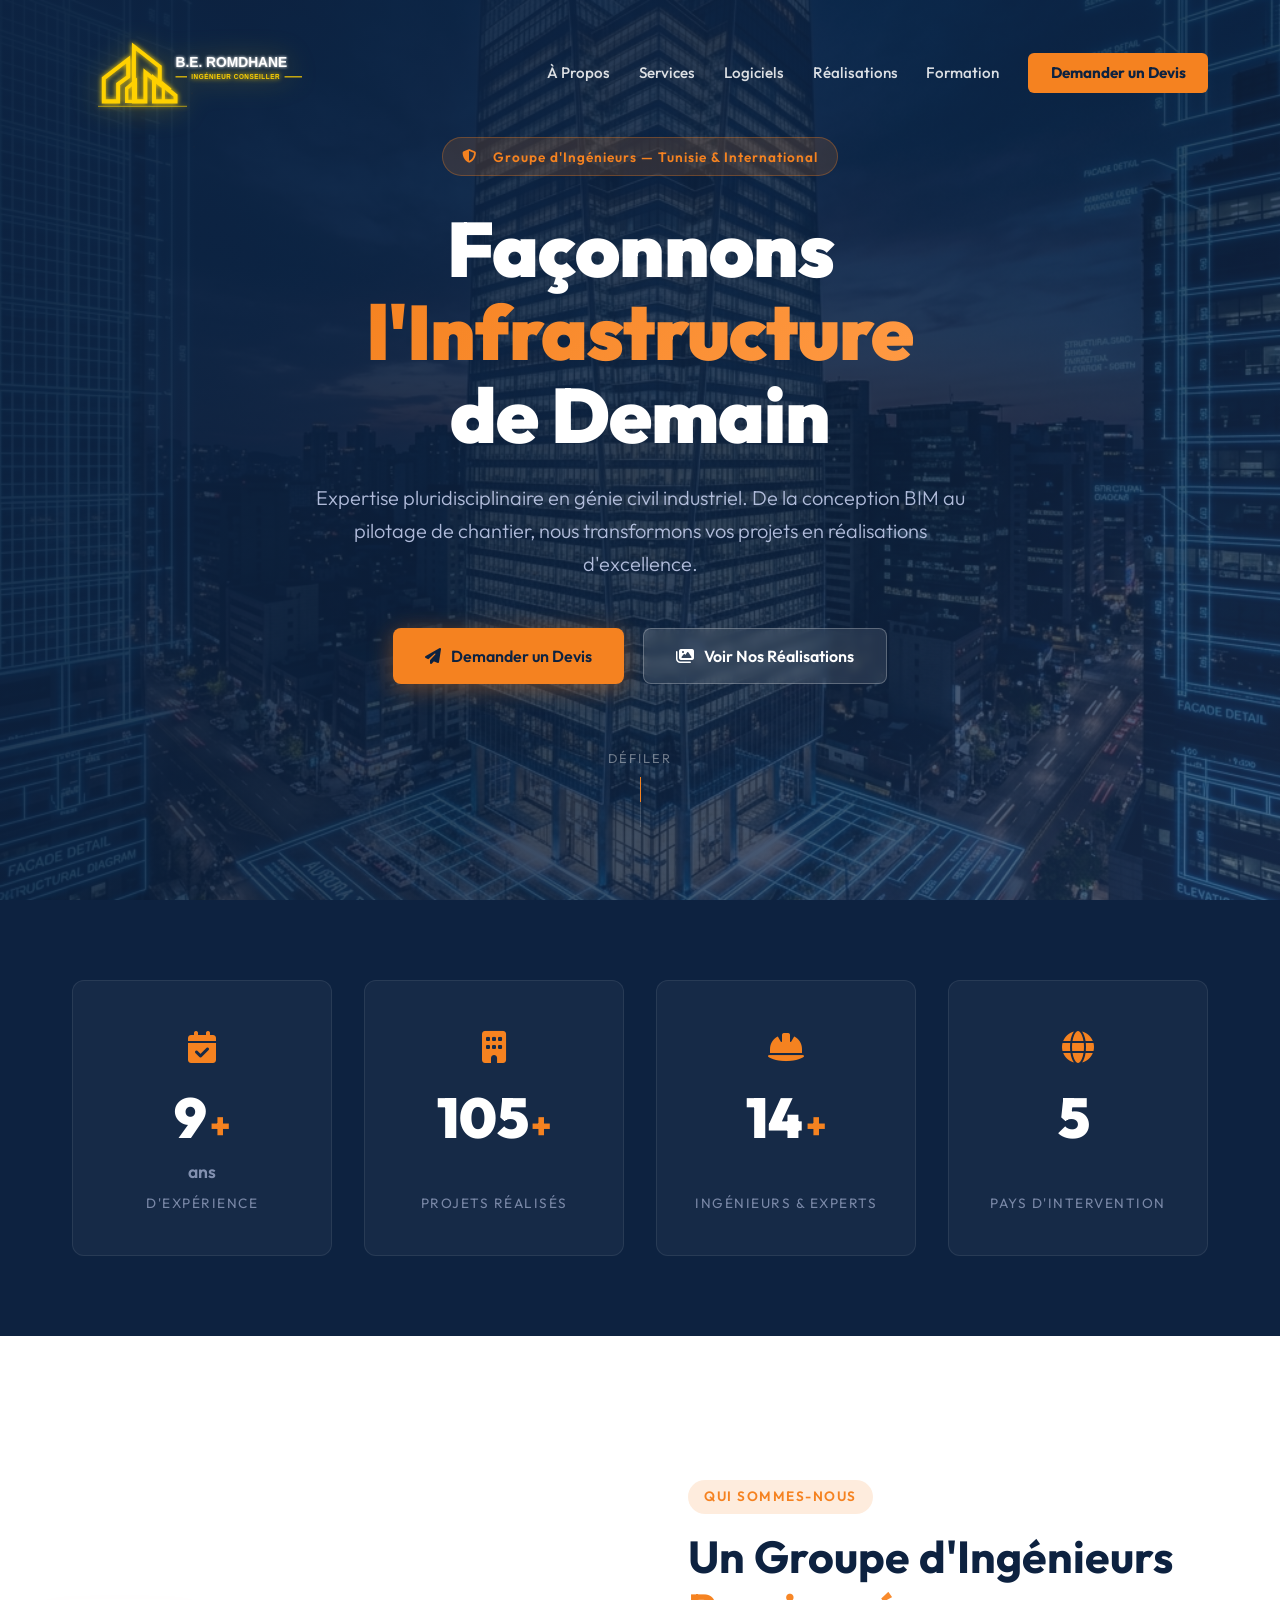
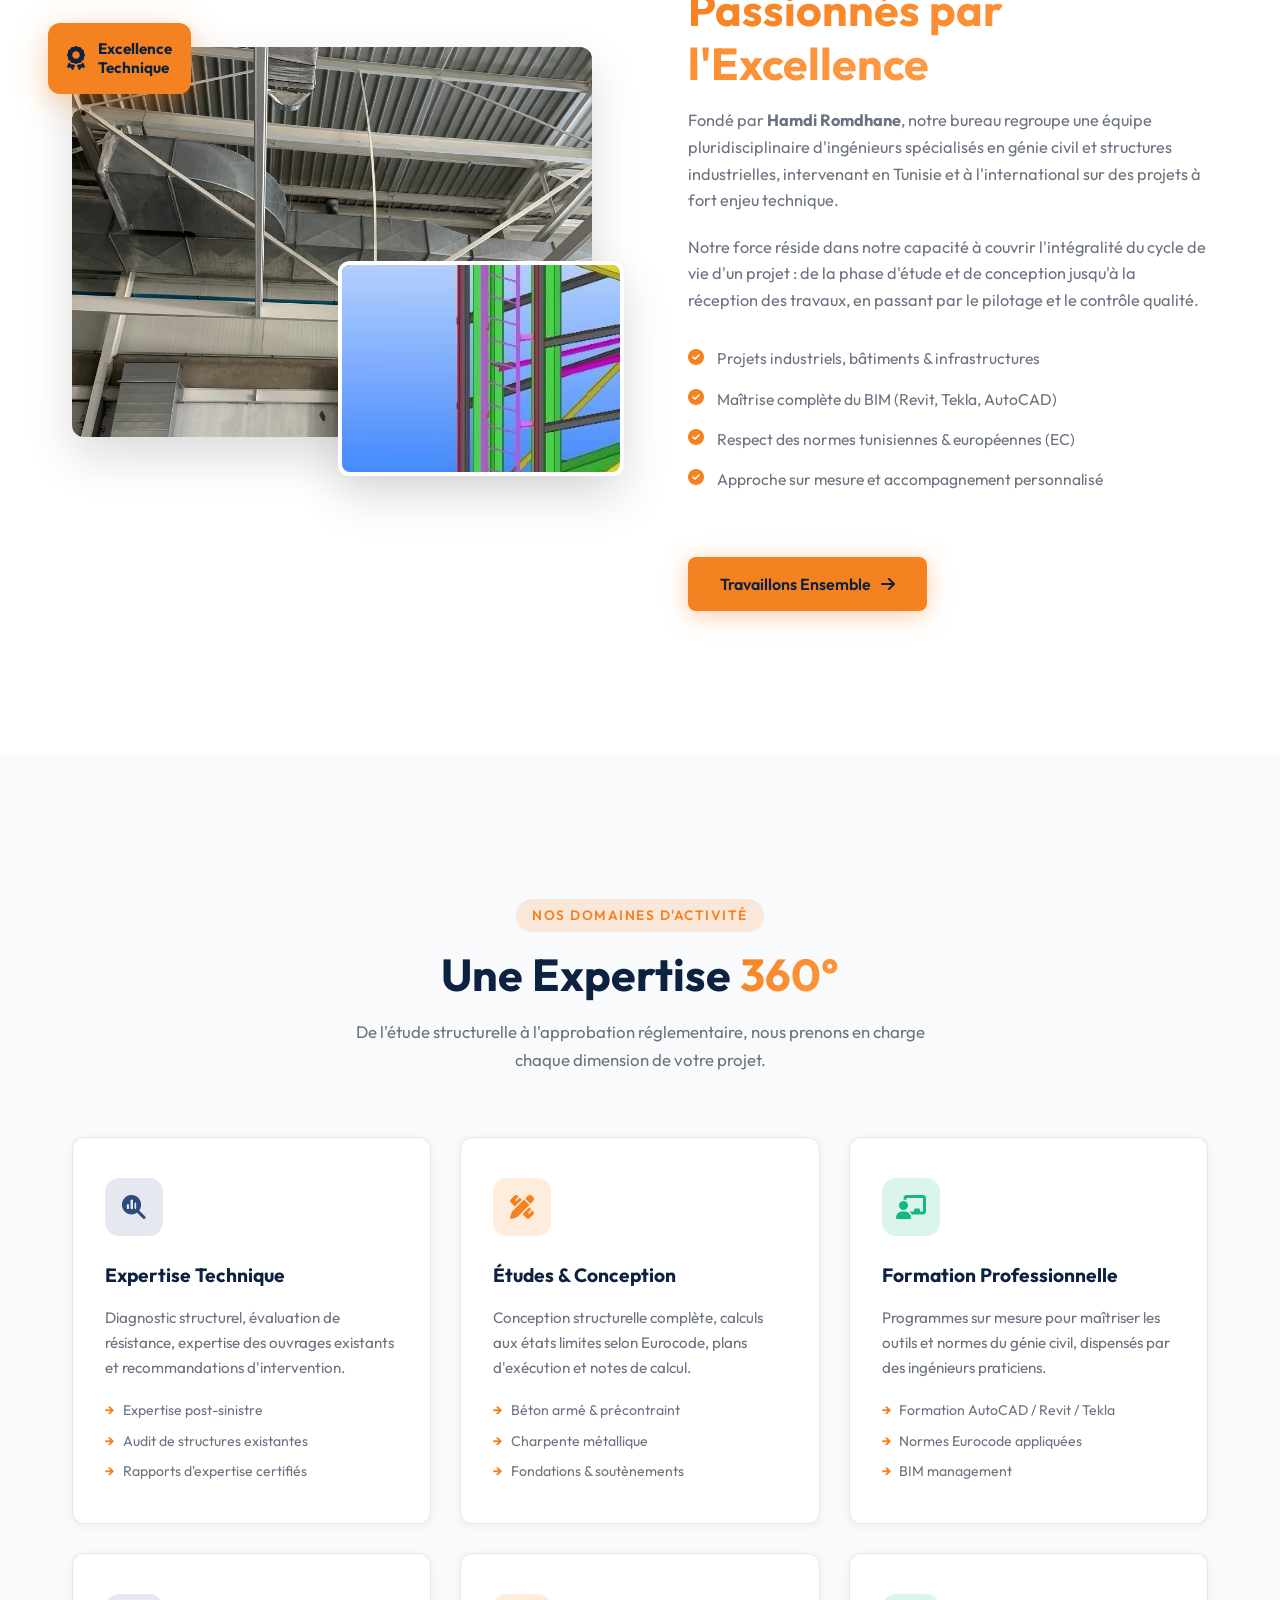
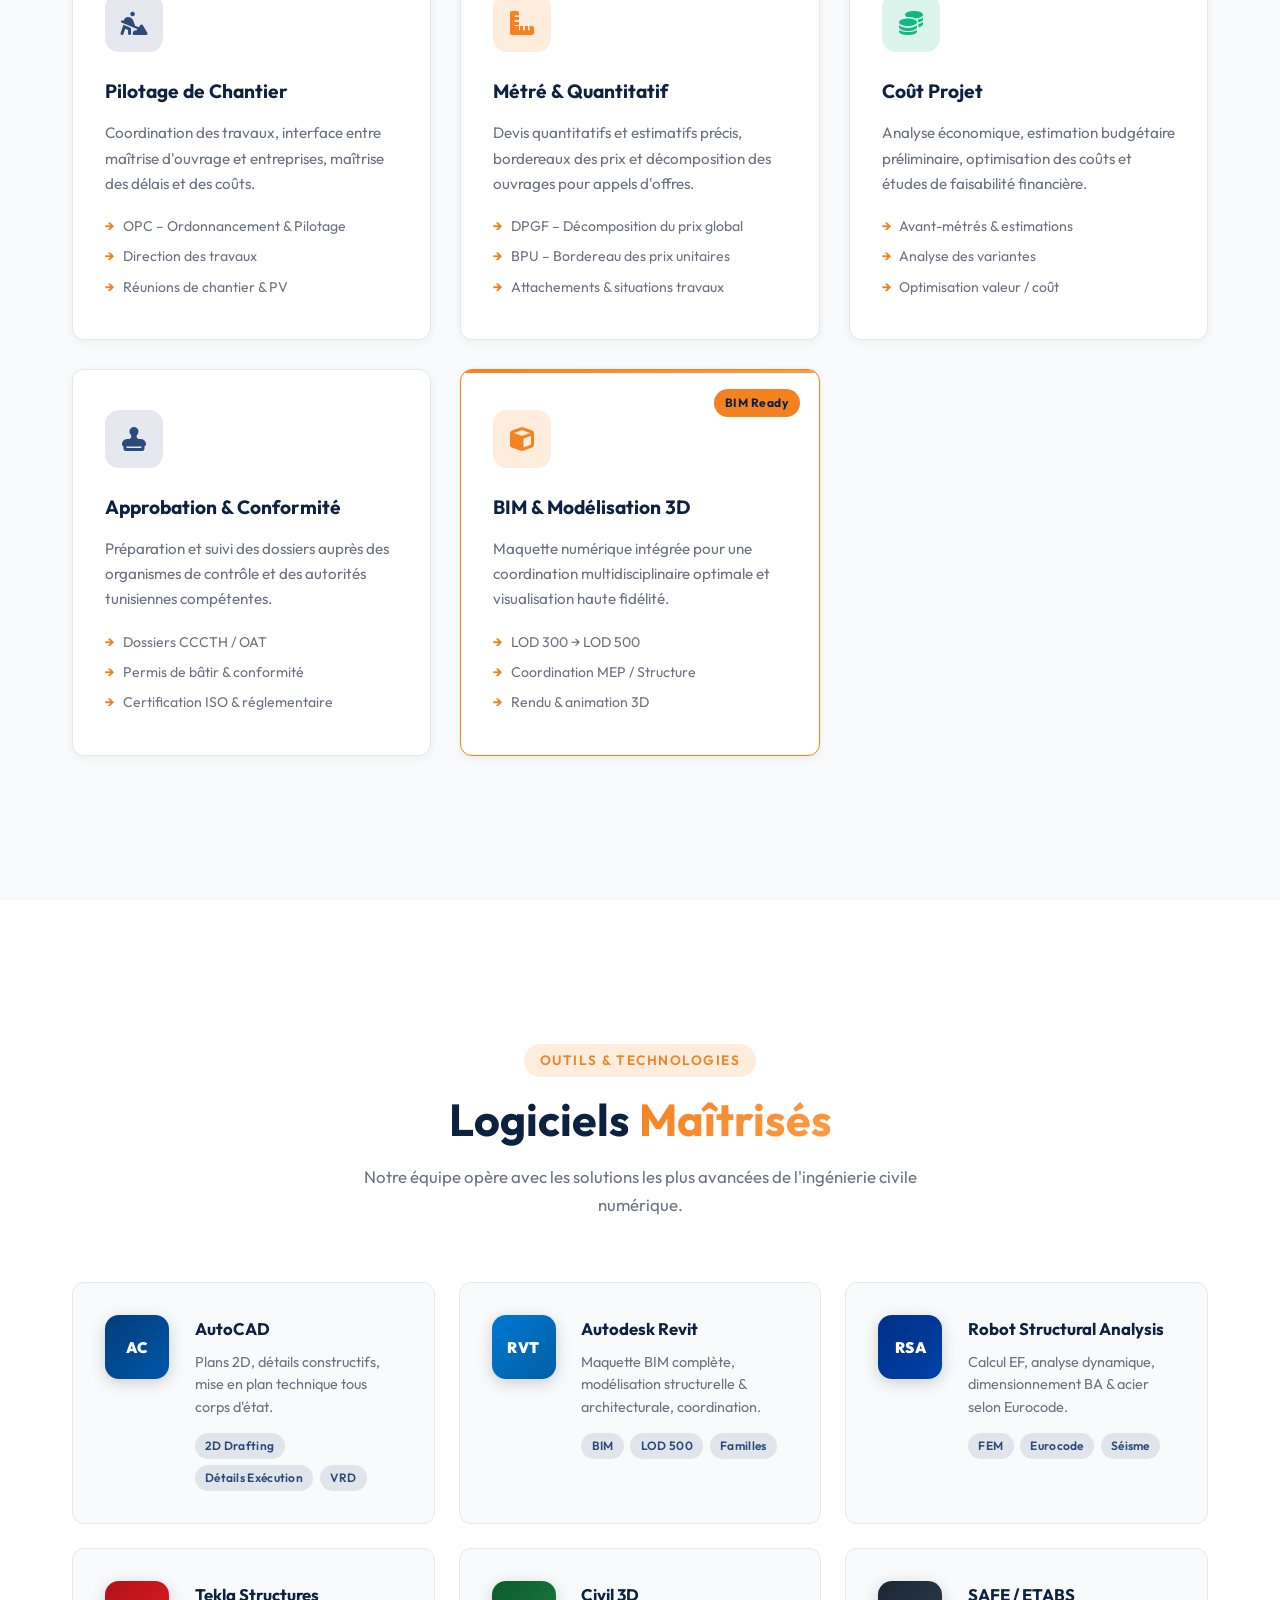
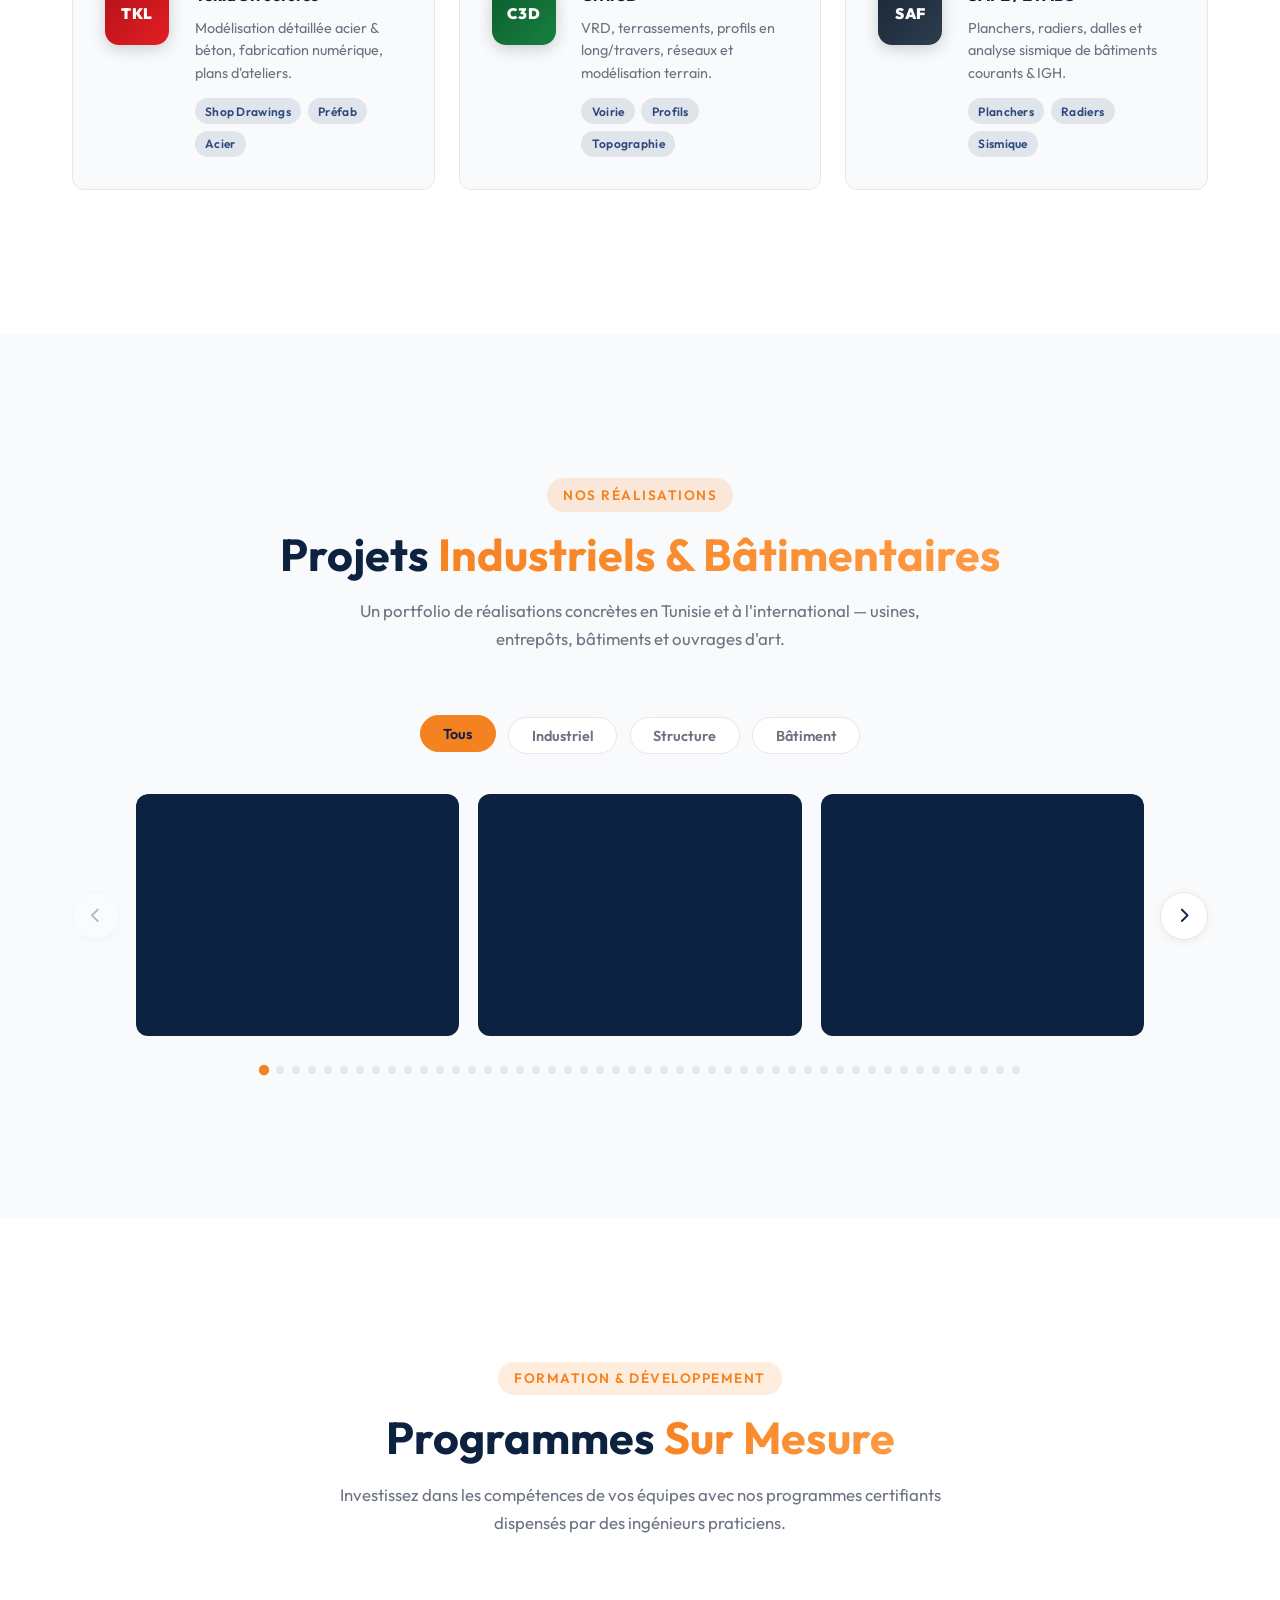
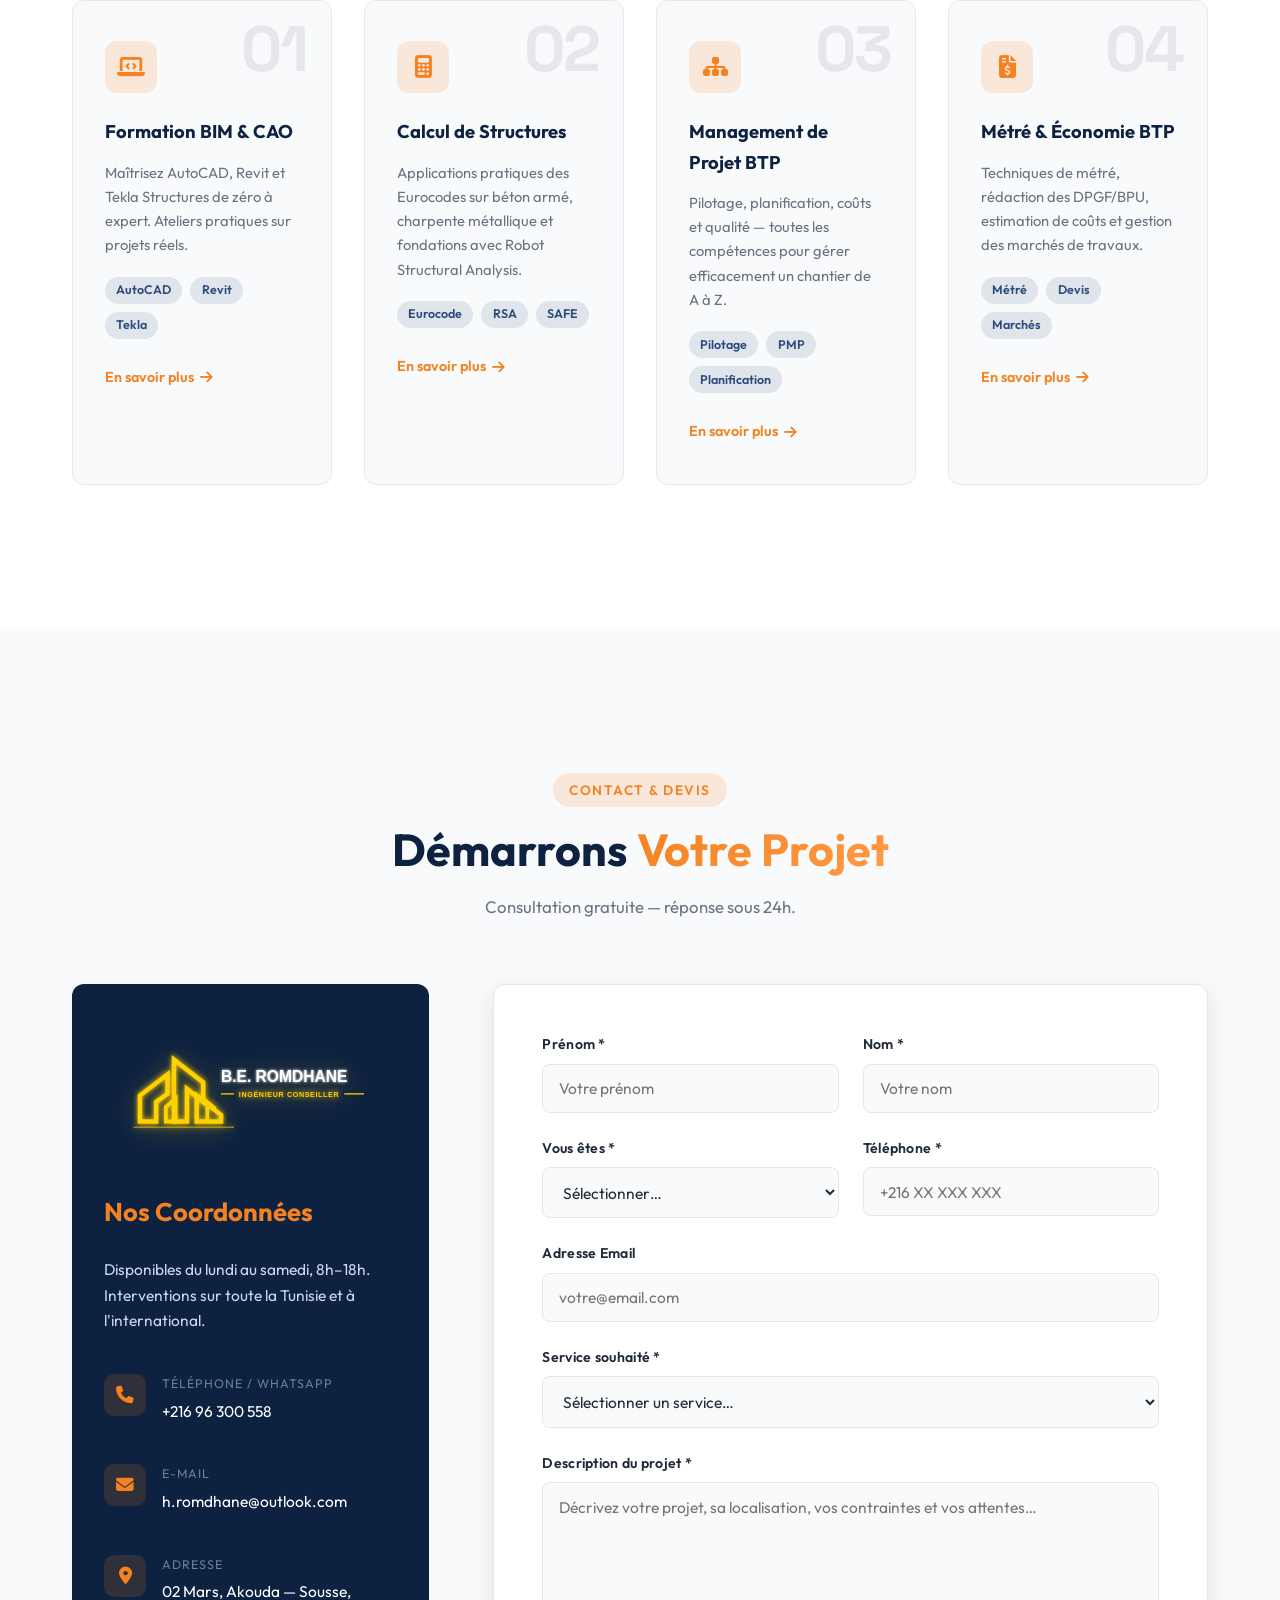
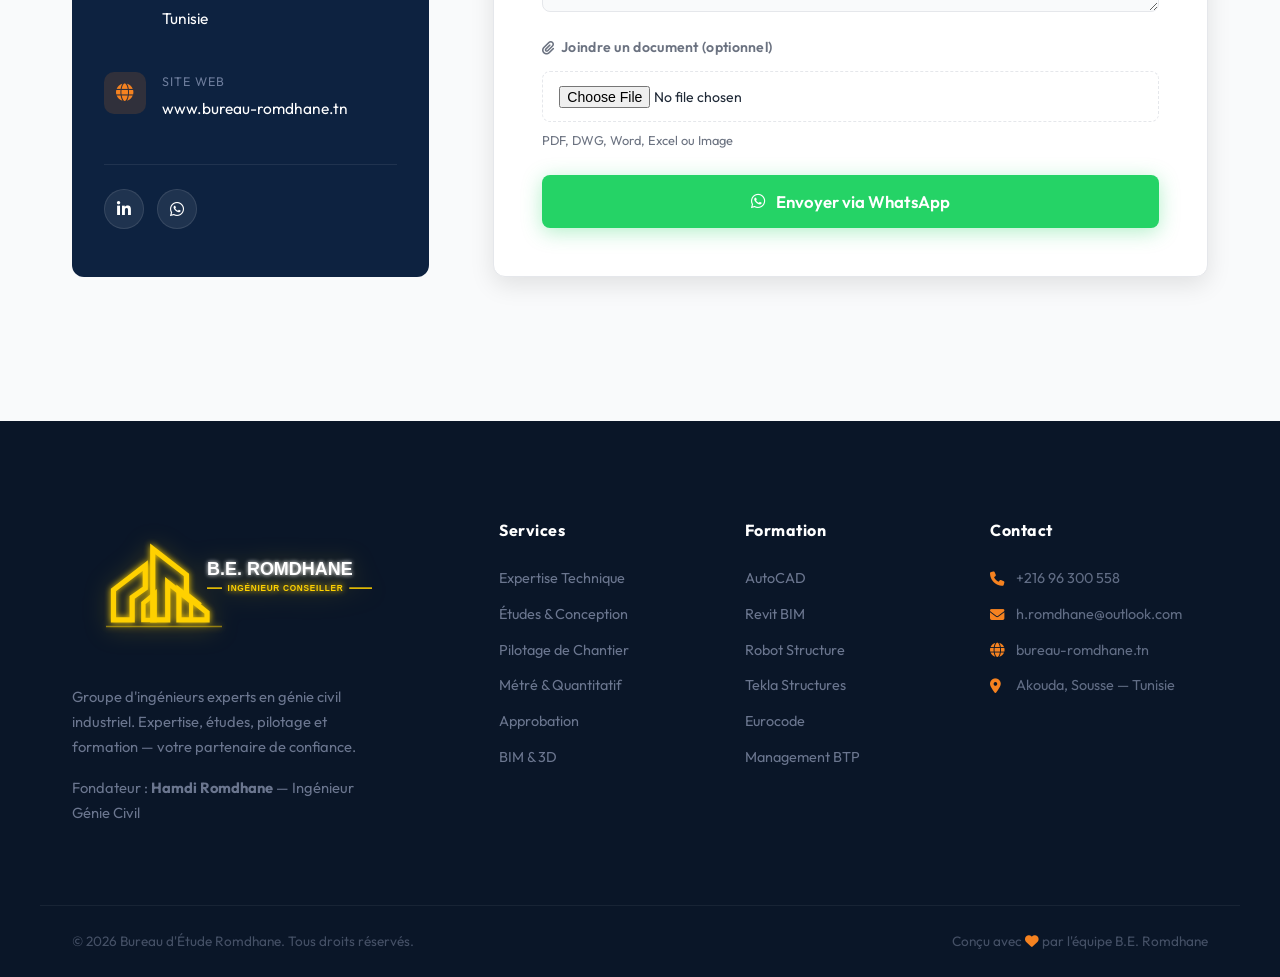
==== index.html @ a09540bd "Initial commit (optimized)" ====
<!DOCTYPE html>
<html lang="fr">
<head>
  <meta charset="UTF-8" />
  <meta name="viewport" content="width=device-width, initial-scale=1.0" />
  <title>Bureau d'Étude Romdhane – Ingénierie Génie Civil | Tunisie</title>
  <meta name="description" content="Groupe d'ingénieurs experts en génie civil en Tunisie. Études, expertise structurelle, pilotage, métré, formation, approbation et BIM. AutoCAD, Revit, Robot Structure, Tekla." />
  <link rel="icon" type="image/x-icon" href="favicon.ico" />
  <link rel="icon" type="image/svg+xml" href="logo.svg" />
  <link rel="stylesheet" href="index.css" />
  <link rel="preconnect" href="https://fonts.googleapis.com" />
  <link rel="preconnect" href="https://fonts.gstatic.com" crossorigin />
  <link href="https://fonts.googleapis.com/css2?family=Outfit:wght@300;400;500;600;700;800;900&family=Space+Grotesk:wght@400;500;700&display=swap" rel="stylesheet" />
  <link rel="stylesheet" href="https://cdnjs.cloudflare.com/ajax/libs/font-awesome/6.5.0/css/all.min.css" />
</head>
<body>

<!-- ── LOADER ── -->
<div id="loader">
  <div class="loader-inner">
    <img src="logo.svg" alt="B.E. Romdhane" class="loader-logo-img" />
    <div class="loader-bar"><span></span></div>
    <p>Chargement en cours…</p>
  </div>
</div>

<!-- ── NAVBAR ── -->
<nav class="navbar" id="navbar">
  <div class="nav-container">
    <a href="#hero" class="logo">
      <img src="logo.svg" alt="B.E. Romdhane" class="logo-img" />
    </a>
    <ul class="nav-links" id="navLinks">
      <li><a href="#about"    class="nav-link">À Propos</a></li>
      <li><a href="#services" class="nav-link">Services</a></li>
      <li><a href="#software" class="nav-link">Logiciels</a></li>
      <li><a href="#projects" class="nav-link">Réalisations</a></li>
      <li><a href="#formation" class="nav-link">Formation</a></li>
      <li><a href="https://wa.me/21696300558?text=Bonjour%20Bureau%20d%27%C3%89tude%20Romdhane%20%F0%9F%91%8B%0A%0AJe%20souhaite%20demander%20un%20devis%20pour%20mon%20projet." target="_blank" rel="noopener" class="nav-link nav-cta">Demander un Devis</a></li>
    </ul>
    <button class="mobile-menu-btn" id="menuBtn" aria-label="Menu">
      <span></span><span></span><span></span>
    </button>
  </div>
</nav>

<!-- ── HERO ── -->
<section id="hero" class="hero">
  <canvas id="particles"></canvas>
  <div class="hero-bg" style="background-image:url('assets/hero_bg.png')"></div>
  <div class="hero-overlay"></div>
  <div class="hero-content">
    <div class="hero-badge reveal">
      <i class="fa-solid fa-shield-halved"></i>&nbsp; Groupe d'Ingénieurs — Tunisie &amp; International
    </div>
    <h1 class="hero-title reveal">
      Façonnons <span class="gradient-text">l'Infrastructure</span><br/>de Demain
    </h1>
    <p class="hero-subtitle reveal">
      Expertise pluridisciplinaire en génie civil industriel. De la conception BIM au pilotage de chantier,
      nous transformons vos projets en réalisations d'excellence.
    </p>
    <div class="hero-cta reveal">
      <a href="https://wa.me/21696300558?text=Bonjour%20Bureau%20d%27%C3%89tude%20Romdhane%20%F0%9F%91%8B%0A%0AJe%20souhaite%20demander%20un%20devis%20pour%20mon%20projet." target="_blank" rel="noopener" class="btn btn-primary"><i class="fa-solid fa-paper-plane"></i> Demander un Devis</a>
      <a href="#projects" class="btn btn-ghost"><i class="fa-solid fa-images"></i> Voir Nos Réalisations</a>
    </div>
    <div class="hero-scroll reveal">
      <span>Défiler</span>
      <div class="scroll-line"><span></span></div>
    </div>
  </div>
</section>

<!-- ── STATS ── -->
<section id="stats" class="stats-section">
  <div class="container stats-grid">

    <div class="stat-card reveal">
      <div class="stat-icon"><i class="fa-solid fa-calendar-check"></i></div>
      <div class="stat-value-row">
        <h3 class="stat-number" data-target="12">0</h3>
        <span class="stat-plus">+</span>
      </div>
      <span class="stat-unit">ans</span>
      <p class="stat-label">d'Expérience</p>
    </div>

    <div class="stat-card reveal">
      <div class="stat-icon"><i class="fa-solid fa-building"></i></div>
      <div class="stat-value-row">
        <h3 class="stat-number" data-target="150">0</h3>
        <span class="stat-plus">+</span>
      </div>
      <span class="stat-unit">&nbsp;</span>
      <p class="stat-label">Projets Réalisés</p>
    </div>

    <div class="stat-card reveal">
      <div class="stat-icon"><i class="fa-solid fa-hard-hat"></i></div>
      <div class="stat-value-row">
        <h3 class="stat-number" data-target="20">0</h3>
        <span class="stat-plus">+</span>
      </div>
      <span class="stat-unit">&nbsp;</span>
      <p class="stat-label">Ingénieurs &amp; Experts</p>
    </div>

    <div class="stat-card reveal">
      <div class="stat-icon"><i class="fa-solid fa-globe"></i></div>
      <div class="stat-value-row">
        <h3 class="stat-number" data-target="7">0</h3>
        <span class="stat-plus">&nbsp;</span>
      </div>
      <span class="stat-unit">&nbsp;</span>
      <p class="stat-label">Pays d'Intervention</p>
    </div>

  </div>
</section>

<!-- ── ABOUT ── -->
<section id="about" class="about-section">
  <div class="container about-grid">
    <div class="about-images reveal">
      <div class="img-stack">
        <img src="projects/img-01.jpg" alt="Projet industriel Tunisie" class="img-main" />
        <img src="projects/img-05.jpg" alt="Structure métallique" class="img-secondary" />
        <div class="img-badge">
          <i class="fa-solid fa-award"></i>
          <span>Excellence<br/>Technique</span>
        </div>
      </div>
    </div>
    <div class="about-text reveal">
      <div class="section-tag">Qui Sommes-Nous</div>
      <h2 class="section-title">Un Groupe d'Ingénieurs<br/><span class="gradient-text">Passionnés par l'Excellence</span></h2>
      <p>Fondé par <strong>Hamdi Romdhane</strong>, notre bureau regroupe une équipe pluridisciplinaire d'ingénieurs spécialisés en génie civil et structures industrielles, intervenant en Tunisie et à l'international sur des projets à fort enjeu technique.</p>
      <p>Notre force réside dans notre capacité à couvrir l'intégralité du cycle de vie d'un projet : de la phase d'étude et de conception jusqu'à la réception des travaux, en passant par le pilotage et le contrôle qualité.</p>
      <div class="about-highlights">
        <div class="highlight"><i class="fa-solid fa-check-circle"></i><span>Projets industriels, bâtiments &amp; infrastructures</span></div>
        <div class="highlight"><i class="fa-solid fa-check-circle"></i><span>Maîtrise complète du BIM (Revit, Tekla, AutoCAD)</span></div>
        <div class="highlight"><i class="fa-solid fa-check-circle"></i><span>Respect des normes tunisiennes &amp; européennes (EC)</span></div>
        <div class="highlight"><i class="fa-solid fa-check-circle"></i><span>Approche sur mesure et accompagnement personnalisé</span></div>
      </div>
      <a href="#contact" class="btn btn-primary mt-2">Travaillons Ensemble <i class="fa-solid fa-arrow-right"></i></a>
    </div>
  </div>
</section>

<!-- ── SERVICES ── -->
<section id="services" class="services-section">
  <div class="container">
    <div class="section-header reveal">
      <div class="section-tag">Nos Domaines d'Activité</div>
      <h2 class="section-title">Une Expertise <span class="gradient-text">360°</span></h2>
      <p class="section-desc">De l'étude structurelle à l'approbation réglementaire, nous prenons en charge chaque dimension de votre projet.</p>
    </div>
    <div class="services-grid">

      <div class="service-card reveal">
        <div class="service-icon icon-blue"><i class="fa-solid fa-magnifying-glass-chart"></i></div>
        <h3>Expertise Technique</h3>
        <p>Diagnostic structurel, évaluation de résistance, expertise des ouvrages existants et recommandations d'intervention.</p>
        <ul class="service-list">
          <li>Expertise post-sinistre</li>
          <li>Audit de structures existantes</li>
          <li>Rapports d'expertise certifiés</li>
        </ul>
        <div class="card-glow"></div>
      </div>

      <div class="service-card reveal">
        <div class="service-icon icon-orange"><i class="fa-solid fa-pencil-ruler"></i></div>
        <h3>Études &amp; Conception</h3>
        <p>Conception structurelle complète, calculs aux états limites selon Eurocode, plans d'exécution et notes de calcul.</p>
        <ul class="service-list">
          <li>Béton armé &amp; précontraint</li>
          <li>Charpente métallique</li>
          <li>Fondations &amp; soutènements</li>
        </ul>
        <div class="card-glow"></div>
      </div>

      <div class="service-card reveal">
        <div class="service-icon icon-green"><i class="fa-solid fa-chalkboard-user"></i></div>
        <h3>Formation Professionnelle</h3>
        <p>Programmes sur mesure pour maîtriser les outils et normes du génie civil, dispensés par des ingénieurs praticiens.</p>
        <ul class="service-list">
          <li>Formation AutoCAD / Revit / Tekla</li>
          <li>Normes Eurocode appliquées</li>
          <li>BIM management</li>
        </ul>
        <div class="card-glow"></div>
      </div>

      <div class="service-card reveal">
        <div class="service-icon icon-blue"><i class="fa-solid fa-person-digging"></i></div>
        <h3>Pilotage de Chantier</h3>
        <p>Coordination des travaux, interface entre maîtrise d'ouvrage et entreprises, maîtrise des délais et des coûts.</p>
        <ul class="service-list">
          <li>OPC – Ordonnancement &amp; Pilotage</li>
          <li>Direction des travaux</li>
          <li>Réunions de chantier &amp; PV</li>
        </ul>
        <div class="card-glow"></div>
      </div>

      <div class="service-card reveal">
        <div class="service-icon icon-orange"><i class="fa-solid fa-ruler-combined"></i></div>
        <h3>Métré &amp; Quantitatif</h3>
        <p>Devis quantitatifs et estimatifs précis, bordereaux des prix et décomposition des ouvrages pour appels d'offres.</p>
        <ul class="service-list">
          <li>DPGF – Décomposition du prix global</li>
          <li>BPU – Bordereau des prix unitaires</li>
          <li>Attachements &amp; situations travaux</li>
        </ul>
        <div class="card-glow"></div>
      </div>

      <div class="service-card reveal">
        <div class="service-icon icon-green"><i class="fa-solid fa-coins"></i></div>
        <h3>Coût Projet</h3>
        <p>Analyse économique, estimation budgétaire préliminaire, optimisation des coûts et études de faisabilité financière.</p>
        <ul class="service-list">
          <li>Avant-métrés &amp; estimations</li>
          <li>Analyse des variantes</li>
          <li>Optimisation valeur / coût</li>
        </ul>
        <div class="card-glow"></div>
      </div>

      <div class="service-card reveal">
        <div class="service-icon icon-blue"><i class="fa-solid fa-stamp"></i></div>
        <h3>Approbation &amp; Conformité</h3>
        <p>Préparation et suivi des dossiers auprès des organismes de contrôle et des autorités tunisiennes compétentes.</p>
        <ul class="service-list">
          <li>Dossiers CCCTH / OAT</li>
          <li>Permis de bâtir &amp; conformité</li>
          <li>Certification ISO &amp; réglementaire</li>
        </ul>
        <div class="card-glow"></div>
      </div>

      <div class="service-card reveal card-featured">
        <span class="badge-featured">BIM Ready</span>
        <div class="service-icon icon-orange"><i class="fa-solid fa-cube"></i></div>
        <h3>BIM &amp; Modélisation 3D</h3>
        <p>Maquette numérique intégrée pour une coordination multidisciplinaire optimale et visualisation haute fidélité.</p>
        <ul class="service-list">
          <li>LOD 300 → LOD 500</li>
          <li>Coordination MEP / Structure</li>
          <li>Rendu &amp; animation 3D</li>
        </ul>
        <div class="card-glow"></div>
      </div>

    </div>
  </div>
</section>

<!-- ── SOFTWARE ── -->
<section id="software" class="software-section">
  <div class="container">
    <div class="section-header reveal">
      <div class="section-tag">Outils &amp; Technologies</div>
      <h2 class="section-title">Logiciels <span class="gradient-text">Maîtrisés</span></h2>
      <p class="section-desc">Notre équipe opère avec les solutions les plus avancées de l'ingénierie civile numérique.</p>
    </div>
    <div class="software-grid">

      <div class="sw-card reveal">
        <div class="sw-logo-box sw-autocad">
          <span>AC</span>
        </div>
        <div class="sw-info">
          <h4>AutoCAD</h4>
          <p>Plans 2D, détails constructifs, mise en plan technique tous corps d'état.</p>
          <div class="sw-tags">
            <span>2D Drafting</span><span>Détails Exécution</span><span>VRD</span>
          </div>
        </div>
      </div>

      <div class="sw-card reveal">
        <div class="sw-logo-box sw-revit">
          <span>RVT</span>
        </div>
        <div class="sw-info">
          <h4>Autodesk Revit</h4>
          <p>Maquette BIM complète, modélisation structurelle &amp; architecturale, coordination.</p>
          <div class="sw-tags">
            <span>BIM</span><span>LOD 500</span><span>Familles</span>
          </div>
        </div>
      </div>

      <div class="sw-card reveal">
        <div class="sw-logo-box sw-robot">
          <span>RSA</span>
        </div>
        <div class="sw-info">
          <h4>Robot Structural Analysis</h4>
          <p>Calcul EF, analyse dynamique, dimensionnement BA &amp; acier selon Eurocode.</p>
          <div class="sw-tags">
            <span>FEM</span><span>Eurocode</span><span>Séisme</span>
          </div>
        </div>
      </div>

      <div class="sw-card reveal">
        <div class="sw-logo-box sw-tekla">
          <span>TKL</span>
        </div>
        <div class="sw-info">
          <h4>Tekla Structures</h4>
          <p>Modélisation détaillée acier &amp; béton, fabrication numérique, plans d'ateliers.</p>
          <div class="sw-tags">
            <span>Shop Drawings</span><span>Préfab</span><span>Acier</span>
          </div>
        </div>
      </div>

      <div class="sw-card reveal">
        <div class="sw-logo-box sw-civil">
          <span>C3D</span>
        </div>
        <div class="sw-info">
          <h4>Civil 3D</h4>
          <p>VRD, terrassements, profils en long/travers, réseaux et modélisation terrain.</p>
          <div class="sw-tags">
            <span>Voirie</span><span>Profils</span><span>Topographie</span>
          </div>
        </div>
      </div>

      <div class="sw-card reveal">
        <div class="sw-logo-box sw-safe">
          <span>SAF</span>
        </div>
        <div class="sw-info">
          <h4>SAFE / ETABS</h4>
          <p>Planchers, radiers, dalles et analyse sismique de bâtiments courants &amp; IGH.</p>
          <div class="sw-tags">
            <span>Planchers</span><span>Radiers</span><span>Sismique</span>
          </div>
        </div>
      </div>

    </div>
  </div>
</section>

<!-- ── PROJECTS CAROUSEL ── -->
<section id="projects" class="projects-section">
  <div class="container">
    <div class="section-header reveal">
      <div class="section-tag">Nos Réalisations</div>
      <h2 class="section-title">Projets <span class="gradient-text">Industriels &amp; Bâtimentaires</span></h2>
      <p class="section-desc">Un portfolio de réalisations concrètes en Tunisie et à l'international — usines, entrepôts, bâtiments et ouvrages d'art.</p>
    </div>

    <!-- Filter -->
    <div class="filter-tabs reveal">
      <button class="filter-btn active" data-filter="all">Tous</button>
      <button class="filter-btn" data-filter="industriel">Industriel</button>
      <button class="filter-btn" data-filter="structure">Structure</button>
      <button class="filter-btn" data-filter="batiment">Bâtiment</button>
    </div>

    <!-- Carousel -->
    <div class="carousel-wrapper reveal">
      <button class="car-btn car-prev" id="carPrev" aria-label="Précédent">
        <i class="fa-solid fa-chevron-left"></i>
      </button>
      <div class="carousel-track-outer">
        <div class="carousel-track" id="carTrack">
          <!-- injected by JS -->
        </div>
      </div>
      <button class="car-btn car-next" id="carNext" aria-label="Suivant">
        <i class="fa-solid fa-chevron-right"></i>
      </button>
    </div>

    <!-- Dots -->
    <div class="carousel-dots" id="carDots"></div>

  </div>

  <!-- Lightbox -->
  <div class="lightbox" id="lightbox">
    <button class="lb-close" id="lbClose"><i class="fa-solid fa-xmark"></i></button>
    <button class="lb-prev"  id="lbPrev"><i class="fa-solid fa-chevron-left"></i></button>
    <button class="lb-next"  id="lbNext"><i class="fa-solid fa-chevron-right"></i></button>
    <div class="lb-content">
      <img src="" alt="" id="lbImg" />
      <div class="lb-caption">
        <span id="lbTitle"></span>
        <small id="lbCounter"></small>
      </div>
    </div>
  </div>
</section>

<!-- ── FORMATION ── -->
<section id="formation" class="formation-section">
  <div class="container">
    <div class="section-header reveal">
      <div class="section-tag">Formation &amp; Développement</div>
      <h2 class="section-title">Programmes <span class="gradient-text">Sur Mesure</span></h2>
      <p class="section-desc">Investissez dans les compétences de vos équipes avec nos programmes certifiants dispensés par des ingénieurs praticiens.</p>
    </div>
    <div class="formation-grid">
      <div class="formation-card reveal">
        <div class="form-num">01</div>
        <div class="form-icon"><i class="fa-solid fa-laptop-code"></i></div>
        <h3>Formation BIM &amp; CAO</h3>
        <p>Maîtrisez AutoCAD, Revit et Tekla Structures de zéro à expert. Ateliers pratiques sur projets réels.</p>
        <div class="form-tags"><span>AutoCAD</span><span>Revit</span><span>Tekla</span></div>
        <a href="#contact" class="form-link">En savoir plus <i class="fa-solid fa-arrow-right"></i></a>
      </div>
      <div class="formation-card reveal">
        <div class="form-num">02</div>
        <div class="form-icon"><i class="fa-solid fa-calculator"></i></div>
        <h3>Calcul de Structures</h3>
        <p>Applications pratiques des Eurocodes sur béton armé, charpente métallique et fondations avec Robot Structural Analysis.</p>
        <div class="form-tags"><span>Eurocode</span><span>RSA</span><span>SAFE</span></div>
        <a href="#contact" class="form-link">En savoir plus <i class="fa-solid fa-arrow-right"></i></a>
      </div>
      <div class="formation-card reveal">
        <div class="form-num">03</div>
        <div class="form-icon"><i class="fa-solid fa-sitemap"></i></div>
        <h3>Management de Projet BTP</h3>
        <p>Pilotage, planification, coûts et qualité — toutes les compétences pour gérer efficacement un chantier de A à Z.</p>
        <div class="form-tags"><span>Pilotage</span><span>PMP</span><span>Planification</span></div>
        <a href="#contact" class="form-link">En savoir plus <i class="fa-solid fa-arrow-right"></i></a>
      </div>
      <div class="formation-card reveal">
        <div class="form-num">04</div>
        <div class="form-icon"><i class="fa-solid fa-file-invoice-dollar"></i></div>
        <h3>Métré &amp; Économie BTP</h3>
        <p>Techniques de métré, rédaction des DPGF/BPU, estimation de coûts et gestion des marchés de travaux.</p>
        <div class="form-tags"><span>Métré</span><span>Devis</span><span>Marchés</span></div>
        <a href="#contact" class="form-link">En savoir plus <i class="fa-solid fa-arrow-right"></i></a>
      </div>
    </div>
  </div>
</section>

<!-- ── CONTACT ── -->
<section id="contact" class="contact-section">
  <div class="container">
    <div class="section-header reveal">
      <div class="section-tag">Contact &amp; Devis</div>
      <h2 class="section-title">Démarrons <span class="gradient-text">Votre Projet</span></h2>
      <p class="section-desc">Consultation gratuite — réponse sous 24h.</p>
    </div>
    <div class="contact-grid">
      <div class="contact-info reveal">
        <img src="logo.svg" alt="B.E. Romdhane" class="contact-logo" />
        <h3>Nos Coordonnées</h3>
        <p>Disponibles du lundi au samedi, 8h–18h. Interventions sur toute la Tunisie et à l'international.</p>
        <div class="info-item">
          <div class="info-icon"><i class="fa-solid fa-phone"></i></div>
          <div><small>Téléphone / WhatsApp</small><span>+216 96 300 558</span></div>
        </div>
        <div class="info-item">
          <div class="info-icon"><i class="fa-solid fa-envelope"></i></div>
          <div><small>E-mail</small><span>h.romdhane@outlook.com</span></div>
        </div>
        <div class="info-item">
          <div class="info-icon"><i class="fa-solid fa-location-dot"></i></div>
          <div><small>Adresse</small><span>02 Mars, Akouda — Sousse, Tunisie</span></div>
        </div>
        <div class="info-item">
          <div class="info-icon"><i class="fa-solid fa-globe"></i></div>
          <div><small>Site web</small><span>www.bureau-romdhane.tn</span></div>
        </div>
        <div class="social-links">
          <a href="https://www.linkedin.com/in/hamdi-romdhane-869787293/" target="_blank" rel="noopener" class="social-btn" aria-label="LinkedIn"><i class="fa-brands fa-linkedin-in"></i></a>
          <a href="https://wa.me/21696300558" target="_blank" rel="noopener" class="social-btn" aria-label="WhatsApp"><i class="fa-brands fa-whatsapp"></i></a>
        </div>
      </div>
      <div class="contact-form reveal">
        <form id="whatsappForm" novalidate>
          <div class="form-row">
            <div class="form-group">
              <label>Prénom *</label>
              <input type="text" id="prenom" placeholder="Votre prénom" required />
            </div>
            <div class="form-group">
              <label>Nom *</label>
              <input type="text" id="nom" placeholder="Votre nom" required />
            </div>
          </div>
          <div class="form-row">
            <div class="form-group">
              <label>Vous êtes *</label>
              <select id="vousEtes" required>
                <option value="" disabled selected>Sélectionner…</option>
                <option>Maître d'ouvrage</option>
                <option>Bureau d'étude</option>
                <option>Architecte</option>
                <option>Entrepreneur</option>
                <option>Particulier</option>
                <option>Autre</option>
              </select>
            </div>
            <div class="form-group">
              <label>Téléphone *</label>
              <input type="tel" id="telephone" placeholder="+216 XX XXX XXX" required />
            </div>
          </div>
          <div class="form-group">
            <label>Adresse Email</label>
            <input type="email" id="email" placeholder="votre@email.com" />
          </div>
          <div class="form-group">
            <label>Service souhaité *</label>
            <select id="motif" required>
              <option value="" disabled selected>Sélectionner un service…</option>
              <option>Expertise technique</option>
              <option>Études &amp; Conception</option>
              <option>Pilotage de chantier</option>
              <option>Métré &amp; Quantitatif</option>
              <option>Coût Projet</option>
              <option>Approbation &amp; Conformité</option>
              <option>BIM &amp; Modélisation 3D</option>
              <option>Formation professionnelle</option>
              <option>Autre demande</option>
            </select>
          </div>
          <div class="form-group">
            <label>Description du projet *</label>
            <textarea id="description" rows="5" placeholder="Décrivez votre projet, sa localisation, vos contraintes et vos attentes…" required></textarea>
          </div>
          <div class="form-group file-upload">
            <label><i class="fa-solid fa-paperclip"></i> Joindre un document (optionnel)</label>
            <input type="file" id="file" accept=".pdf,.dwg,.docx,.xlsx,.jpg,.png" />
            <small>PDF, DWG, Word, Excel ou Image</small>
          </div>
          <button type="button" onclick="sendToWhatsApp()" class="btn btn-whatsapp w-100">
            <i class="fa-brands fa-whatsapp"></i> Envoyer via WhatsApp
          </button>
        </form>
      </div>
    </div>
  </div>
</section>

<!-- ── FOOTER ── -->
<footer class="footer">
  <div class="footer-top container">
    <div class="footer-brand">
      <img src="logo.svg" alt="B.E. Romdhane" class="footer-logo" />
      <p>Groupe d'ingénieurs experts en génie civil industriel. Expertise, études, pilotage et formation — votre partenaire de confiance.</p>
      <p class="founder">Fondateur : <strong>Hamdi Romdhane</strong> — Ingénieur Génie Civil</p>
    </div>
    <div class="footer-links">
      <h4>Services</h4>
      <ul>
        <li><a href="#services">Expertise Technique</a></li>
        <li><a href="#services">Études &amp; Conception</a></li>
        <li><a href="#services">Pilotage de Chantier</a></li>
        <li><a href="#services">Métré &amp; Quantitatif</a></li>
        <li><a href="#services">Approbation</a></li>
        <li><a href="#services">BIM &amp; 3D</a></li>
      </ul>
    </div>
    <div class="footer-links">
      <h4>Formation</h4>
      <ul>
        <li><a href="#formation">AutoCAD</a></li>
        <li><a href="#formation">Revit BIM</a></li>
        <li><a href="#formation">Robot Structure</a></li>
        <li><a href="#formation">Tekla Structures</a></li>
        <li><a href="#formation">Eurocode</a></li>
        <li><a href="#formation">Management BTP</a></li>
      </ul>
    </div>
    <div class="footer-links">
      <h4>Contact</h4>
      <ul>
        <li><i class="fa-solid fa-phone"></i> +216 96 300 558</li>
        <li><i class="fa-solid fa-envelope"></i> h.romdhane@outlook.com</li>
        <li><i class="fa-solid fa-globe"></i> bureau-romdhane.tn</li>
        <li><i class="fa-solid fa-location-dot"></i> Akouda, Sousse — Tunisie</li>
      </ul>
    </div>
  </div>
  <div class="footer-bottom container">
    <p>© 2026 Bureau d'Étude Romdhane. Tous droits réservés.</p>
    <p>Conçu avec <i class="fa-solid fa-heart" style="color:var(--accent)"></i> par l'équipe B.E. Romdhane</p>
  </div>
</footer>

<button class="back-to-top" id="backToTop" aria-label="Retour en haut">
  <i class="fa-solid fa-arrow-up"></i>
</button>

<script src="script.js"></script>
</body>
</html>
---- index.css ----
/* ═══════════════════════════════════════════════════
   B.E. Romdhane — Premium Civil Engineering Platform
   ═══════════════════════════════════════════════════ */
:root {
  --primary:        #0d2240;
  --primary-mid:    #1c355e;
  --primary-light:  #2c4a7c;
  --accent:         #f58220;
  --accent-hover:   #d97018;
  --accent-light:   rgba(245,130,32,.15);
  --green:          #10b981;
  --green-light:    rgba(16,185,129,.15);
  --blue-light:     rgba(44,74,124,.12);
  --text:           #1f2937;
  --text-muted:     #6b7280;
  --text-light:     #ccd6f6;
  --bg:             #ffffff;
  --bg-alt:         #f9fafb;
  --bg-dark:        #0a1628;
  --border:         #e5e7eb;
  --shadow-sm:      0 2px 8px rgba(0,0,0,.06);
  --shadow-md:      0 8px 24px rgba(0,0,0,.1);
  --shadow-lg:      0 20px 48px rgba(0,0,0,.14);
  --radius:         12px;
  --font:           'Outfit', sans-serif;
  --font2:          'Space Grotesk', sans-serif;
  --ease:           cubic-bezier(0.4,0,0.2,1);
  --transition:     all 0.3s var(--ease);
}

*, *::before, *::after { margin:0; padding:0; box-sizing:border-box; }
html { scroll-behavior:smooth; font-size:16px; }
body {
  font-family: var(--font);
  color: var(--text);
  background: var(--bg);
  line-height: 1.65;
  overflow-x: hidden;
}

/* ── Utilities ── */
.container  { max-width:1200px; margin:0 auto; padding:0 2rem; }
.text-center{ text-align:center; }
.mt-2       { margin-top:2rem; }
.w-100      { width:100%; }

/* Gradient text */
.gradient-text {
  background: linear-gradient(135deg, var(--accent) 0%, #ff9a44 100%);
  -webkit-background-clip: text;
  -webkit-text-fill-color: transparent;
  background-clip: text;
}

/* Section layout */
.section-tag {
  display: inline-flex;
  align-items: center;
  gap: .4rem;
  background: var(--accent-light);
  color: var(--accent);
  font-weight: 600;
  font-size: .85rem;
  letter-spacing: 1.5px;
  text-transform: uppercase;
  padding: .35rem 1rem;
  border-radius: 50px;
  margin-bottom: 1rem;
}
.section-header { text-align:center; margin-bottom:4rem; }
.section-title  { font-size:clamp(1.9rem,3.5vw,2.8rem); line-height:1.2; margin-bottom:1rem; color:var(--primary); }
.section-desc   { max-width:620px; margin:0 auto; color:var(--text-muted); font-size:1.05rem; }

/* Reveal animations */
.reveal {
  opacity:0;
  transform:translateY(28px);
  transition: opacity .7s var(--ease), transform .7s var(--ease);
}
.reveal.visible {
  opacity:1;
  transform:translateY(0);
}

/* ─────────────────────────────
   LOADER
───────────────────────────── */
#loader {
  position:fixed; inset:0; z-index:9999;
  background:var(--primary);
  display:flex; align-items:center; justify-content:center;
  transition: opacity .6s var(--ease), visibility .6s;
}
#loader.hide { opacity:0; visibility:hidden; pointer-events:none; }
.loader-inner { text-align:center; color:#fff; }
.loader-logo { font-size:3.5rem; color:var(--accent); margin-bottom:1.5rem;
  animation:spin 2s linear infinite; display:inline-block; }
@keyframes spin { to { transform:rotate(360deg); } }
.loader-bar {
  width:200px; height:3px; background:rgba(255,255,255,.15);
  border-radius:2px; margin:0 auto 1rem; overflow:hidden;
}
.loader-bar span {
  display:block; height:100%; background:var(--accent);
  border-radius:2px; animation:progress 1.8s ease forwards;
}
@keyframes progress { from{width:0} to{width:100%} }
.loader-inner p { font-size:1rem; letter-spacing:3px; color:var(--text-light); text-transform:uppercase; }

/* ─────────────────────────────
   NAVBAR
───────────────────────────── */
.navbar {
  position:fixed; top:0; width:100%; z-index:1000;
  padding:1.4rem 0; background:transparent;
  transition:var(--transition);
}
.navbar.scrolled {
  background:rgba(13,34,64,.95);
  backdrop-filter:blur(12px);
  -webkit-backdrop-filter:blur(12px);
  padding:1rem 0;
  box-shadow:0 8px 32px rgba(0,0,0,.3);
}
.nav-container {
  max-width:1200px; margin:0 auto; padding:0 2rem;
  display:flex; justify-content:space-between; align-items:center;
}
.logo {
  display:flex; align-items:center; gap:.6rem;
  color:#fff; text-decoration:none;
  font-size:1.4rem; font-weight:700; letter-spacing:.5px;
}
.logo i { color:var(--accent); font-size:1.6rem; }
.nav-links { display:flex; gap:1.8rem; align-items:center; list-style:none; }
.nav-link {
  color:rgba(255,255,255,.85); text-decoration:none;
  font-weight:500; font-size:.95rem; transition:var(--transition);
  position:relative; padding:.2rem 0;
}
.nav-link::after {
  content:''; position:absolute; bottom:0; left:0;
  width:0; height:2px; background:var(--accent);
  transition:width .3s var(--ease);
}
.nav-link:hover { color:#fff; }
.nav-link:hover::after { width:100%; }
.nav-cta {
  background:var(--accent); color:var(--primary) !important;
  padding:.65rem 1.4rem; border-radius:6px; font-weight:700;
}
.nav-cta::after { display:none; }
.nav-cta:hover { background:var(--accent-hover); transform:translateY(-2px); }

/* Mobile hamburger */
.mobile-menu-btn {
  display:none; flex-direction:column; gap:5px;
  background:none; border:none; cursor:pointer; padding:.4rem;
}
.mobile-menu-btn span {
  display:block; width:26px; height:2px; background:#fff;
  border-radius:2px; transition:var(--transition);
}
.mobile-menu-btn.open span:nth-child(1) { transform:translateY(7px) rotate(45deg); }
.mobile-menu-btn.open span:nth-child(2) { opacity:0; }
.mobile-menu-btn.open span:nth-child(3) { transform:translateY(-7px) rotate(-45deg); }

/* ─────────────────────────────
   HERO
───────────────────────────── */
.hero {
  position:relative; min-height:100vh;
  display:flex; align-items:center; justify-content:center;
  overflow:hidden;
}
#particles { position:absolute; inset:0; z-index:0; }
.hero-bg {
  position:absolute; inset:0; z-index:-1;
  background-size:cover; background-position:center;
  background-attachment:fixed;
}
.hero-overlay {
  position:absolute; inset:0; z-index:0;
  background:linear-gradient(135deg,
    rgba(13,34,64,.97) 0%,
    rgba(13,34,64,.82) 60%,
    rgba(28,53,94,.7) 100%);
}
.hero-content {
  position:relative; z-index:1;
  max-width:860px; text-align:center;
  padding:8rem 2rem 4rem;
}
.hero-badge {
  display:inline-flex; align-items:center; gap:.5rem;
  background:rgba(245,130,32,.15); color:var(--accent);
  border:1px solid rgba(245,130,32,.3);
  padding:.45rem 1.2rem; border-radius:50px;
  font-size:.85rem; font-weight:600; letter-spacing:1px;
  margin-bottom:2rem;
}
.hero-title {
  font-size:clamp(2.8rem,6vw,5.5rem);
  font-weight:900; color:#fff; line-height:1.08;
  margin-bottom:1.5rem; letter-spacing:-1px;
}
.hero-subtitle {
  font-size:clamp(1rem,2vw,1.25rem);
  color:rgba(204,214,246,.85); margin-bottom:3rem;
  max-width:680px; margin-left:auto; margin-right:auto;
  font-weight:300;
}
.hero-cta { display:flex; gap:1.2rem; justify-content:center; flex-wrap:wrap; margin-bottom:4rem; }
.hero-scroll { display:flex; flex-direction:column; align-items:center; gap:.5rem; color:rgba(255,255,255,.4); font-size:.8rem; letter-spacing:2px; text-transform:uppercase; }
.scroll-line { width:1px; height:50px; background:rgba(255,255,255,.15); position:relative; overflow:hidden; }
.scroll-line span { display:block; width:100%; height:50%; background:var(--accent); animation:scrollDown 1.6s ease infinite; }
@keyframes scrollDown { 0%{transform:translateY(-100%)} 100%{transform:translateY(200%)} }

/* Buttons */
.btn {
  display:inline-flex; align-items:center; gap:.6rem;
  padding:.85rem 2rem; border-radius:8px;
  text-decoration:none; font-weight:600; font-size:1rem;
  transition:var(--transition); cursor:pointer; border:none;
  font-family:var(--font);
}
.btn-primary {
  background:var(--accent); color:var(--primary);
  box-shadow:0 4px 24px rgba(245,130,32,.4);
}
.btn-primary:hover { background:var(--accent-hover); transform:translateY(-3px); box-shadow:0 8px 32px rgba(245,130,32,.5); }
.btn-ghost {
  background:rgba(255,255,255,.1); color:#fff;
  border:1px solid rgba(255,255,255,.25);
  backdrop-filter:blur(4px);
}
.btn-ghost:hover { background:rgba(255,255,255,.2); transform:translateY(-3px); }
.btn-outline-dark {
  background:transparent; color:var(--primary);
  border:2px solid var(--primary);
}
.btn-outline-dark:hover { background:var(--primary); color:#fff; transform:translateY(-3px); }
.btn-whatsapp {
  background:#25D366; color:#fff;
  box-shadow:0 4px 20px rgba(37,211,102,.35);
  font-size:1.05rem; padding:1rem 2rem; justify-content:center;
}
.btn-whatsapp:hover { background:#128C7E; transform:translateY(-3px); box-shadow:0 8px 32px rgba(37,211,102,.4); }

/* ─────────────────────────────
   LOGO — SVG transparent bg, white+gold content
───────────────────────────── */

/* Navbar – wide SVG, drop shadow for depth */
.logo-img {
  width: 230px;
  height: auto;
  object-fit: contain;
  filter: drop-shadow(0 2px 14px rgba(255,209,0,.30));
  transition: var(--transition);
}
.navbar.scrolled .logo-img {
  width: 200px;
}

/* Loader – large splash, golden glow */
.loader-logo-img {
  width: min(480px, 88vw);
  height: auto;
  object-fit: contain;
  margin-bottom: 2.5rem;
  filter: drop-shadow(0 0 32px rgba(255,209,0,.45));
}

/* Footer – full-width brand logo */
.footer-logo {
  width: 300px;
  height: auto;
  object-fit: contain;
  margin-bottom: 1.8rem;
  filter: drop-shadow(0 2px 12px rgba(255,209,0,.25));
}

/* Contact – logo on dark card */
.contact-logo {
  width: 260px;
  height: auto;
  object-fit: contain;
  margin-bottom: 1.8rem;
  filter: drop-shadow(0 2px 12px rgba(255,209,0,.25));
}

/* ─────────────────────────────
   STATS
───────────────────────────── */
.stats-section { background:var(--primary); padding:5rem 0; }
.stats-grid {
  display:grid; grid-template-columns:repeat(4,1fr); gap:2rem;
}
.stat-card {
  text-align:center; padding:2.5rem 1.5rem;
  border:1px solid rgba(255,255,255,.08);
  border-radius:var(--radius);
  background:rgba(255,255,255,.04);
  transition:var(--transition);
}
.stat-card:hover { background:rgba(255,255,255,.08); transform:translateY(-6px); }
.stat-icon { font-size:2rem; color:var(--accent); margin-bottom:1rem; }
.stat-value-row { display:flex; align-items:baseline; justify-content:center; gap:.15rem; }
.stat-number {
  font-size:3.5rem; font-weight:900;
  color:#fff; line-height:1;
}
.stat-word {
  font-size:2.2rem; font-weight:900;
  color:var(--accent); line-height:1;
  font-style:italic; letter-spacing:-.5px;
}
.stat-plus { font-size:2.2rem; font-weight:900; color:var(--accent); }
.stat-unit { font-size:1.1rem; font-weight:600; color:rgba(204,214,246,.6); display:block; margin:.2rem 0 .4rem; }
.stat-label { color:rgba(204,214,246,.55); font-size:.85rem; text-transform:uppercase; letter-spacing:1.5px; }

/* ─────────────────────────────
   ABOUT
───────────────────────────── */
.about-section { padding:9rem 0; background:var(--bg); }
.about-grid { display:grid; grid-template-columns:1fr 1fr; gap:6rem; align-items:center; }
.img-stack { position:relative; }
.img-main {
  width:100%; border-radius:var(--radius);
  box-shadow:var(--shadow-lg); object-fit:cover;
  aspect-ratio:4/3;
}
.img-secondary {
  position:absolute; bottom:-2rem; right:-2rem;
  width:55%; border-radius:var(--radius);
  border:4px solid #fff; box-shadow:var(--shadow-lg);
  object-fit:cover; aspect-ratio:4/3;
}
.img-badge {
  position:absolute; top:-1.5rem; left:-1.5rem;
  background:var(--accent); color:var(--primary);
  padding:1rem 1.2rem; border-radius:var(--radius);
  display:flex; align-items:center; gap:.8rem;
  box-shadow:0 8px 32px rgba(245,130,32,.4);
}
.img-badge i { font-size:1.5rem; }
.img-badge span { font-weight:700; font-size:.95rem; line-height:1.3; }
.about-text .section-title { text-align:left; }
.about-text p { color:var(--text-muted); margin-bottom:1.2rem; font-size:1.02rem; }
.about-highlights { margin:2rem 0; display:flex; flex-direction:column; gap:.9rem; }
.highlight { display:flex; align-items:flex-start; gap:.8rem; }
.highlight i { color:var(--accent); margin-top:.15rem; flex-shrink:0; }
.highlight span { color:var(--text-muted); font-size:.98rem; }

/* ─────────────────────────────
   SERVICES
───────────────────────────── */
.services-section { padding:9rem 0; background:var(--bg-alt); }
.services-grid {
  display:grid;
  grid-template-columns:repeat(auto-fit, minmax(280px,1fr));
  gap:1.8rem;
}
.service-card {
  position:relative; overflow:hidden;
  background:var(--bg); padding:2.5rem 2rem;
  border-radius:var(--radius); border:1px solid var(--border);
  box-shadow:var(--shadow-sm); transition:var(--transition);
}
.service-card:hover {
  transform:translateY(-10px);
  box-shadow:var(--shadow-lg);
  border-color:transparent;
}
.service-card:hover .card-glow { opacity:1; }
.card-glow {
  position:absolute; inset:0; border-radius:var(--radius);
  opacity:0; transition:var(--transition);
  background:linear-gradient(135deg,rgba(245,130,32,.08) 0%,rgba(44,74,124,.06) 100%);
  pointer-events:none;
}
.service-icon {
  width:58px; height:58px; border-radius:14px;
  display:flex; align-items:center; justify-content:center;
  font-size:1.5rem; margin-bottom:1.5rem;
}
.icon-blue   { background:var(--blue-light);  color:var(--primary-light); }
.icon-orange { background:var(--accent-light); color:var(--accent); }
.icon-green  { background:var(--green-light);  color:var(--green); }
.service-card h3 { font-size:1.2rem; color:var(--primary); margin-bottom:.8rem; }
.service-card > p { color:var(--text-muted); font-size:.95rem; margin-bottom:1.2rem; }
.service-list { list-style:none; display:flex; flex-direction:column; gap:.45rem; }
.service-list li {
  color:var(--text-muted); font-size:.88rem;
  padding-left:1.1rem; position:relative;
}
.service-list li::before {
  content:'→'; position:absolute; left:0;
  color:var(--accent); font-weight:700;
}
.card-featured { border-color:var(--accent); }
.card-featured::before {
  content:''; position:absolute; top:0; left:0; right:0; height:3px;
  background:linear-gradient(90deg,var(--accent),#ff9a44);
}
.badge-featured {
  position:absolute; top:1.2rem; right:1.2rem;
  background:var(--accent); color:var(--primary);
  font-size:.75rem; font-weight:700; padding:.25rem .7rem;
  border-radius:50px; letter-spacing:.5px;
}

/* ─────────────────────────────
   SOFTWARE  (no % bars — professional cards)
───────────────────────────── */
.software-section { padding:9rem 0; background:var(--bg); }
.software-grid {
  display:grid;
  grid-template-columns:repeat(auto-fit, minmax(340px,1fr));
  gap:1.5rem;
}
.sw-card {
  display:flex; align-items:flex-start; gap:1.6rem;
  background:var(--bg-alt); border-radius:var(--radius);
  padding:2rem 2rem; border:1px solid var(--border);
  transition:var(--transition);
}
.sw-card:hover {
  transform:translateY(-5px); box-shadow:var(--shadow-md);
  border-color:var(--accent); background:var(--bg);
}
.sw-logo-box {
  width:64px; height:64px; border-radius:14px; flex-shrink:0;
  display:flex; align-items:center; justify-content:center;
  box-shadow:0 4px 16px rgba(0,0,0,.18);
}
.sw-logo-box span { font-weight:900; font-size:.95rem; letter-spacing:.5px; color:#fff; }
.sw-autocad { background:linear-gradient(135deg,#003d7a,#0057a8); }
.sw-revit   { background:linear-gradient(135deg,#0078d4,#005fa3); }
.sw-robot   { background:linear-gradient(135deg,#003087,#0041a8); }
.sw-tekla   { background:linear-gradient(135deg,#b01218,#e31e24); }
.sw-civil   { background:linear-gradient(135deg,#0d5b2d,#178040); }
.sw-safe    { background:linear-gradient(135deg,#1a2634,#2c3e50); }
.sw-info { flex:1; }
.sw-info h4 { font-size:1.05rem; color:var(--primary); margin-bottom:.5rem; font-weight:700; }
.sw-info > p { color:var(--text-muted); font-size:.9rem; line-height:1.55; margin-bottom:.9rem; }
.sw-tags { display:flex; flex-wrap:wrap; gap:.4rem; }
.sw-tags span {
  background:var(--blue-light); color:var(--primary-light);
  font-size:.75rem; font-weight:600; padding:.2rem .65rem;
  border-radius:50px; letter-spacing:.3px;
}


/* ─────────────────────────────
   PROJECTS / CAROUSEL
───────────────────────────── */
.projects-section { padding:9rem 0; background:var(--bg-alt); }
.filter-tabs { display:flex; gap:.8rem; justify-content:center; flex-wrap:wrap; margin-bottom:2.5rem; }
.filter-btn {
  background:var(--bg); border:1px solid var(--border);
  color:var(--text-muted); font-family:var(--font); font-weight:600;
  font-size:.9rem; padding:.55rem 1.4rem; border-radius:50px;
  cursor:pointer; transition:var(--transition);
}
.filter-btn:hover, .filter-btn.active {
  background:var(--accent); border-color:var(--accent);
  color:var(--primary); transform:translateY(-2px);
}

/* Carousel wrapper */
.carousel-wrapper {
  position:relative; display:flex; align-items:center; gap:1rem;
}
.carousel-track-outer {
  flex:1; overflow:hidden; border-radius:var(--radius);
}
.carousel-track {
  display:flex; gap:1.2rem;
  transition:transform .5s var(--ease);
  will-change:transform;
}
.car-slide {
  flex:0 0 calc((100% - 2.4rem) / 3);
  position:relative; border-radius:var(--radius);
  overflow:hidden; cursor:pointer; aspect-ratio:4/3;
  background:var(--primary); flex-shrink:0;
}
.car-slide img {
  width:100%; height:100%; object-fit:cover;
  transition:transform .5s var(--ease), filter .4s;
  filter:brightness(.88);
}
.car-slide:hover img { transform:scale(1.06); filter:brightness(.65); }
.car-slide-overlay {
  position:absolute; bottom:0; left:0; right:0;
  padding:1.2rem 1rem .8rem;
  background:linear-gradient(to top, rgba(13,34,64,.9) 0%, transparent 100%);
  transform:translateY(8px); opacity:0; transition:var(--transition);
}
.car-slide:hover .car-slide-overlay { opacity:1; transform:translateY(0); }
.car-slide-overlay strong {
  display:block; color:#fff; font-size:.9rem; font-weight:600; margin-bottom:.35rem;
}
.car-slide-overlay span {
  font-size:.75rem; font-weight:600; color:var(--accent);
  text-transform:uppercase; letter-spacing:1px;
  background:rgba(245,130,32,.2); padding:.15rem .55rem; border-radius:50px;
  border:1px solid rgba(245,130,32,.3);
}
.car-expand {
  position:absolute; top:.8rem; right:.8rem;
  width:32px; height:32px; border-radius:50%;
  background:rgba(255,255,255,.15); border:1px solid rgba(255,255,255,.25);
  color:#fff; display:flex; align-items:center; justify-content:center;
  font-size:.8rem; opacity:0; transition:var(--transition); cursor:pointer;
  backdrop-filter:blur(4px);
}
.car-slide:hover .car-expand { opacity:1; }

/* Navigation buttons */
.car-btn {
  width:48px; height:48px; border-radius:50%; flex-shrink:0;
  background:var(--bg); border:1px solid var(--border);
  color:var(--primary); font-size:.95rem;
  display:flex; align-items:center; justify-content:center;
  cursor:pointer; transition:var(--transition);
  box-shadow:var(--shadow-sm);
}
.car-btn:hover { background:var(--accent); border-color:var(--accent); color:var(--primary); transform:scale(1.08); }
.car-btn:disabled { opacity:.3; cursor:not-allowed; transform:none; }

/* Dots */
.carousel-dots {
  display:flex; gap:.5rem; justify-content:center; margin-top:1.8rem;
}
.car-dot {
  width:8px; height:8px; border-radius:50%;
  background:var(--border); border:none; cursor:pointer;
  transition:var(--transition); padding:0;
}
.car-dot.active { background:var(--accent); transform:scale(1.3); }

/* Lightbox */
.lightbox {
  position:fixed; inset:0; z-index:9000;
  background:rgba(0,0,0,.94); backdrop-filter:blur(8px);
  display:none; align-items:center; justify-content:center;
}
.lightbox.active { display:flex; }
.lb-content { position:relative; max-width:90vw; max-height:90vh; }
.lb-content img { max-width:90vw; max-height:80vh; object-fit:contain; border-radius:8px; display:block; }
.lb-caption {
  display:flex; justify-content:space-between; align-items:center;
  padding:.8rem 1rem 0; color:#fff;
}
.lb-caption span { font-weight:600; font-size:1rem; }
.lb-caption small { color:rgba(255,255,255,.5); font-size:.85rem; }
.lb-close, .lb-prev, .lb-next {
  position:fixed; background:rgba(255,255,255,.12);
  border:1px solid rgba(255,255,255,.2); color:#fff;
  cursor:pointer; transition:var(--transition); border-radius:50%;
  display:flex; align-items:center; justify-content:center;
  backdrop-filter:blur(4px);
}
.lb-close { top:1.5rem; right:1.5rem; width:48px; height:48px; font-size:1.2rem; }
.lb-prev, .lb-next { top:50%; width:52px; height:52px; font-size:1rem; transform:translateY(-50%); }
.lb-prev { left:1.5rem; }
.lb-next { right:1.5rem; }
.lb-close:hover, .lb-prev:hover, .lb-next:hover { background:var(--accent); border-color:var(--accent); color:var(--primary); }

/* ─────────────────────────────
   FORMATION
───────────────────────────── */
.formation-section { padding:9rem 0; background:var(--bg); }
.formation-grid {
  display:grid;
  grid-template-columns:repeat(auto-fit, minmax(260px,1fr));
  gap:2rem;
}
.formation-card {
  background:var(--bg-alt); border:1px solid var(--border);
  border-radius:var(--radius); padding:2.5rem 2rem;
  transition:var(--transition); position:relative; overflow:hidden;
}
.formation-card:hover { transform:translateY(-8px); box-shadow:var(--shadow-lg); border-color:var(--accent); }
.form-num {
  font-size:4rem; font-weight:900; line-height:1;
  color:var(--border); position:absolute; top:1rem; right:1.5rem;
  font-family:var(--font2); letter-spacing:-2px;
}
.form-icon {
  width:52px; height:52px; background:var(--accent-light);
  color:var(--accent); border-radius:12px;
  display:flex; align-items:center; justify-content:center;
  font-size:1.4rem; margin-bottom:1.5rem;
}
.formation-card h3 { font-size:1.15rem; color:var(--primary); margin-bottom:.8rem; }
.formation-card > p { color:var(--text-muted); font-size:.92rem; margin-bottom:1.2rem; }
.form-tags { display:flex; flex-wrap:wrap; gap:.5rem; margin-bottom:1.5rem; }
.form-tags span {
  background:var(--blue-light); color:var(--primary-light);
  font-size:.78rem; font-weight:600; padding:.2rem .7rem;
  border-radius:50px;
}
.form-link { color:var(--accent); font-weight:600; font-size:.9rem; text-decoration:none; display:inline-flex; align-items:center; gap:.4rem; }
.form-link:hover { gap:.8rem; }

/* ─────────────────────────────
   CONTACT
───────────────────────────── */
.contact-section { padding:9rem 0; background:var(--bg-alt); }
.contact-grid { display:grid; grid-template-columns:1fr 2fr; gap:4rem; }
.contact-info {
  background:var(--primary); border-radius:var(--radius);
  padding:3rem 2rem; display:flex; flex-direction:column; gap:1rem;
}
.contact-info h3 { font-size:1.6rem; color:var(--accent); margin-bottom:.5rem; }
.contact-info > p { color:var(--text-light); font-size:.97rem; margin-bottom:1.5rem; }
.info-item { display:flex; align-items:flex-start; gap:1rem; margin-bottom:1.5rem; }
.info-icon {
  width:42px; height:42px; background:rgba(245,130,32,.15); color:var(--accent);
  border-radius:10px; display:flex; align-items:center; justify-content:center;
  font-size:1.1rem; flex-shrink:0;
}
.info-item small { display:block; color:rgba(204,214,246,.5); font-size:.78rem; text-transform:uppercase; letter-spacing:1px; margin-bottom:.2rem; }
.info-item span { color:#fff; font-size:.97rem; }
.social-links { display:flex; gap:.8rem; margin-top:auto; padding-top:1.5rem; border-top:1px solid rgba(255,255,255,.08); }
.social-btn {
  width:40px; height:40px; border-radius:50%;
  background:rgba(255,255,255,.08); color:#fff;
  display:flex; align-items:center; justify-content:center;
  text-decoration:none; font-size:1rem; transition:var(--transition);
  border:1px solid rgba(255,255,255,.1);
}
.social-btn:hover { background:var(--accent); color:var(--primary); border-color:var(--accent); transform:translateY(-3px); }
.contact-form {
  background:var(--bg); border-radius:var(--radius);
  padding:3rem; box-shadow:var(--shadow-md); border:1px solid var(--border);
}
.form-row { display:grid; grid-template-columns:1fr 1fr; gap:1.5rem; }
.form-group { display:flex; flex-direction:column; gap:.45rem; margin-bottom:1.5rem; }
.form-group label { font-weight:600; font-size:.88rem; color:var(--text); letter-spacing:.3px; }
input, select, textarea {
  width:100%; padding:.85rem 1rem;
  border:1.5px solid var(--border); border-radius:8px;
  font-family:var(--font); font-size:.97rem;
  background:var(--bg-alt); color:var(--text);
  transition:var(--transition);
}
input:focus, select:focus, textarea:focus {
  outline:none; border-color:var(--accent);
  box-shadow:0 0 0 3px rgba(245,130,32,.15);
  background:var(--bg);
}
textarea { resize:vertical; min-height:130px; }
.file-upload label { cursor:pointer; display:flex; align-items:center; gap:.4rem; color:var(--text-muted); font-weight:600; }
.file-upload input {
  background:transparent; border:1.5px dashed var(--border);
  cursor:pointer; font-size:.88rem; margin-top:.3rem;
}
.file-upload small { color:var(--text-muted); font-size:.8rem; }

/* ─────────────────────────────
   FOOTER
───────────────────────────── */
.footer { background:var(--bg-dark); color:var(--text-light); }
.footer-top {
  display:grid; grid-template-columns:2fr 1fr 1fr 1.2fr;
  gap:4rem; padding:6rem 2rem 4rem;
}
.footer-brand .logo { margin-bottom:1.5rem; }
.footer-brand > p { color:rgba(204,214,246,.5); font-size:.92rem; max-width:320px; line-height:1.7; margin-bottom:1rem; }
.founder { font-size:.82rem; color:rgba(204,214,246,.4); }
.footer-links h4 { color:#fff; margin-bottom:1.5rem; font-size:1rem; letter-spacing:.5px; }
.footer-links ul { list-style:none; display:flex; flex-direction:column; gap:.75rem; }
.footer-links li { display:flex; align-items:center; gap:.6rem; color:rgba(204,214,246,.45); font-size:.9rem; }
.footer-links a { color:rgba(204,214,246,.5); text-decoration:none; transition:var(--transition); font-size:.9rem; }
.footer-links a:hover { color:var(--accent); padding-left:.3rem; }
.footer-links li i { color:var(--accent); width:16px; flex-shrink:0; }
.footer-bottom {
  display:flex; justify-content:space-between; align-items:center;
  padding:1.5rem 2rem; border-top:1px solid rgba(255,255,255,.06);
  color:rgba(204,214,246,.3); font-size:.85rem;
}

/* Back to top */
.back-to-top {
  position:fixed; bottom:2rem; right:2rem; z-index:500;
  width:46px; height:46px; border-radius:50%;
  background:var(--accent); color:var(--primary);
  border:none; cursor:pointer; font-size:1rem;
  box-shadow:0 4px 20px rgba(245,130,32,.4);
  transition:var(--transition); display:none; align-items:center; justify-content:center;
}
.back-to-top.visible { display:flex; }
.back-to-top:hover { transform:translateY(-4px); box-shadow:0 8px 28px rgba(245,130,32,.5); }

/* ─────────────────────────────
   RESPONSIVE
───────────────────────────── */

/* iOS fix: background-attachment:fixed is broken on mobile WebKit */
@supports (-webkit-touch-callout: none) {
  .hero-bg { background-attachment: scroll; }
}

@media (max-width:1100px) {
  .footer-top { grid-template-columns:1fr 1fr; gap:3rem; }
  .stats-grid  { grid-template-columns:repeat(2,1fr); }
}

@media (max-width:900px) {
  .about-section,
  .services-section,
  .software-section,
  .projects-section,
  .formation-section,
  .contact-section  { padding:6rem 0; }

  .about-grid        { grid-template-columns:1fr; }
  .img-secondary     { display:none; }
  .img-badge         { top:auto; left:1rem; bottom:1rem; }
  .contact-grid      { grid-template-columns:1fr; }
  .footer-bottom     { flex-direction:column; gap:.5rem; text-align:center; }
  .footer-logo       { width:220px; }
  .contact-logo      { width:200px; }
}

@media (max-width:768px) {
  /* Navbar / mobile menu */
  .nav-links {
    display:none; flex-direction:column;
    position:fixed; top:0; right:0;
    width:min(300px, 85vw); height:100vh;
    background:var(--primary);
    padding:6rem 2rem 3rem; gap:1.5rem;
    box-shadow:-8px 0 32px rgba(0,0,0,.4);
    overflow-y:auto;
  }
  .nav-links.open    { display:flex; }
  .mobile-menu-btn   { display:flex; }
  .logo-img          { width:150px; }
  .navbar.scrolled .logo-img { width:135px; }

  /* Sections */
  .about-section,
  .services-section,
  .software-section,
  .projects-section,
  .formation-section,
  .contact-section  { padding:5rem 0; }
  .section-header   { margin-bottom:2.5rem; }
  .container        { padding:0 1.2rem; }

  /* Hero */
  .hero-content     { padding:7rem 1.2rem 3rem; }
  .hero-bg          { background-attachment:scroll; }

  /* Stats */
  .stats-grid       { grid-template-columns:repeat(2,1fr); gap:1rem; }
  .stat-card        { padding:1.8rem 1rem; }
  .stat-number      { font-size:2.6rem; }

  /* About */
  .about-images     { margin-bottom:2rem; }

  /* Services & Software */
  .services-grid    { grid-template-columns:1fr; }
  .software-grid    { grid-template-columns:1fr; }
  .sw-card          { flex-direction:row; align-items:center; }

  /* Formation */
  .formation-grid   { grid-template-columns:1fr; }

  /* Contact */
  .contact-info     { padding:2rem 1.5rem; }
  .contact-form     { padding:2rem 1.5rem; }
  .form-row         { grid-template-columns:1fr; }
  .footer-logo      { width:180px; }
  .contact-logo     { width:170px; }

  /* Footer */
  .footer-top       { grid-template-columns:1fr; gap:2.5rem; padding:4rem 1.2rem 2.5rem; }
  .footer-bottom    { flex-direction:column; gap:.5rem; text-align:center; padding:1.2rem; }

  /* CTA buttons */
  .hero-cta         { flex-direction:column; align-items:center; }
  .btn              { width:100%; max-width:320px; justify-content:center; }

  /* Carousel */
  .car-slide        { flex:0 0 calc((100% - 1.2rem) / 2); }
  .car-btn          { width:38px; height:38px; font-size:.8rem; }
  .lb-prev          { left:.5rem; }
  .lb-next          { right:.5rem; }

  /* Lightbox */
  .lb-content img   { max-width:95vw; max-height:70vh; }
}

@media (max-width:540px) {
  /* Hero */
  .hero-content     { padding:6rem 1rem 2.5rem; }

  /* Stats */
  .stats-grid       { grid-template-columns:1fr 1fr; gap:.8rem; }
  .stat-number      { font-size:2.2rem; }
  .stat-plus        { font-size:1.8rem; }

  /* Carousel: 1 slide at a time */
  .car-slide        { flex:0 0 100%; }
  .carousel-wrapper { gap:.5rem; }

  /* Filter tabs */
  .filter-tabs      { gap:.4rem; }
  .filter-btn       { font-size:.8rem; padding:.4rem .9rem; }

  /* Software cards: always row layout */
  .sw-card          { flex-direction:row; gap:1rem; padding:1.4rem 1rem; }
  .sw-logo-box      { width:50px; height:50px; }

  /* Buttons full width */
  .btn              { font-size:.95rem; padding:.8rem 1.4rem; max-width:100%; }

  /* Back to top – avoid overlap with WhatsApp */
  .back-to-top      { bottom:1.2rem; right:1.2rem; width:40px; height:40px; font-size:.9rem; }
}
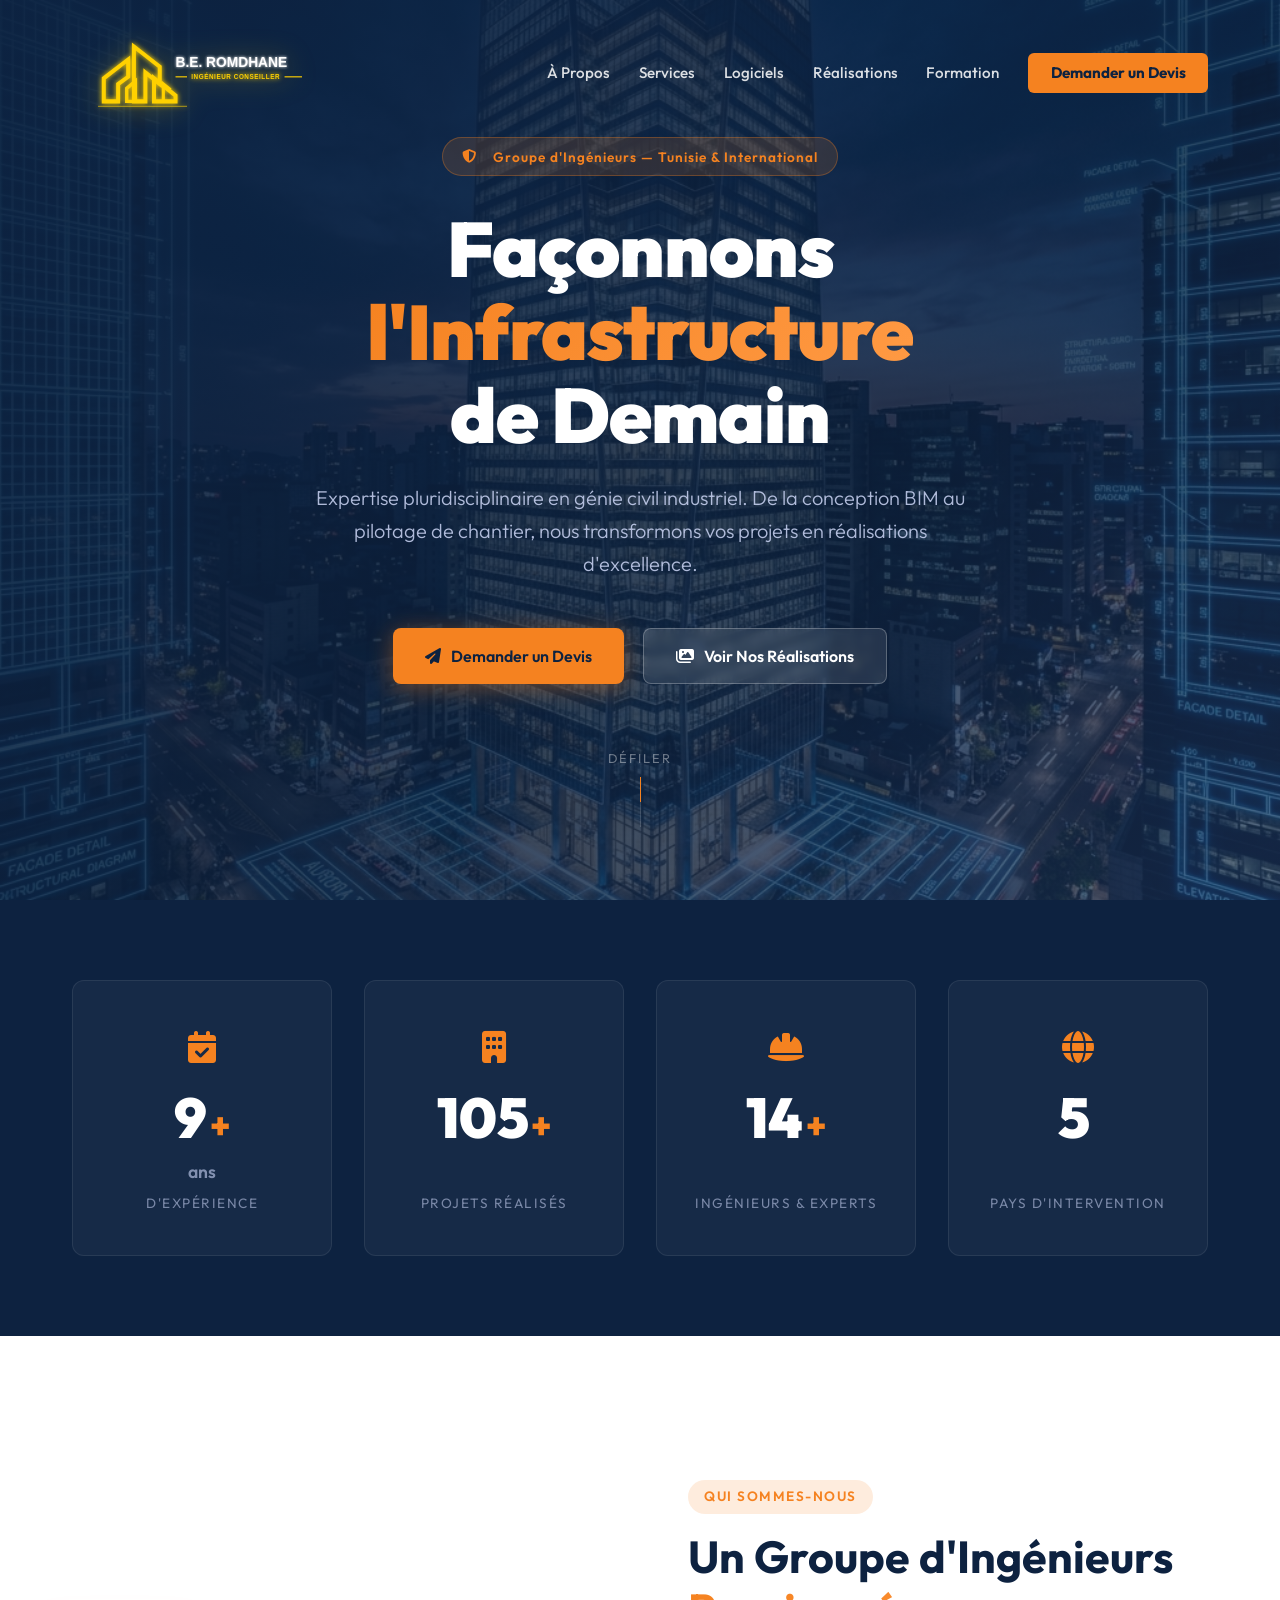
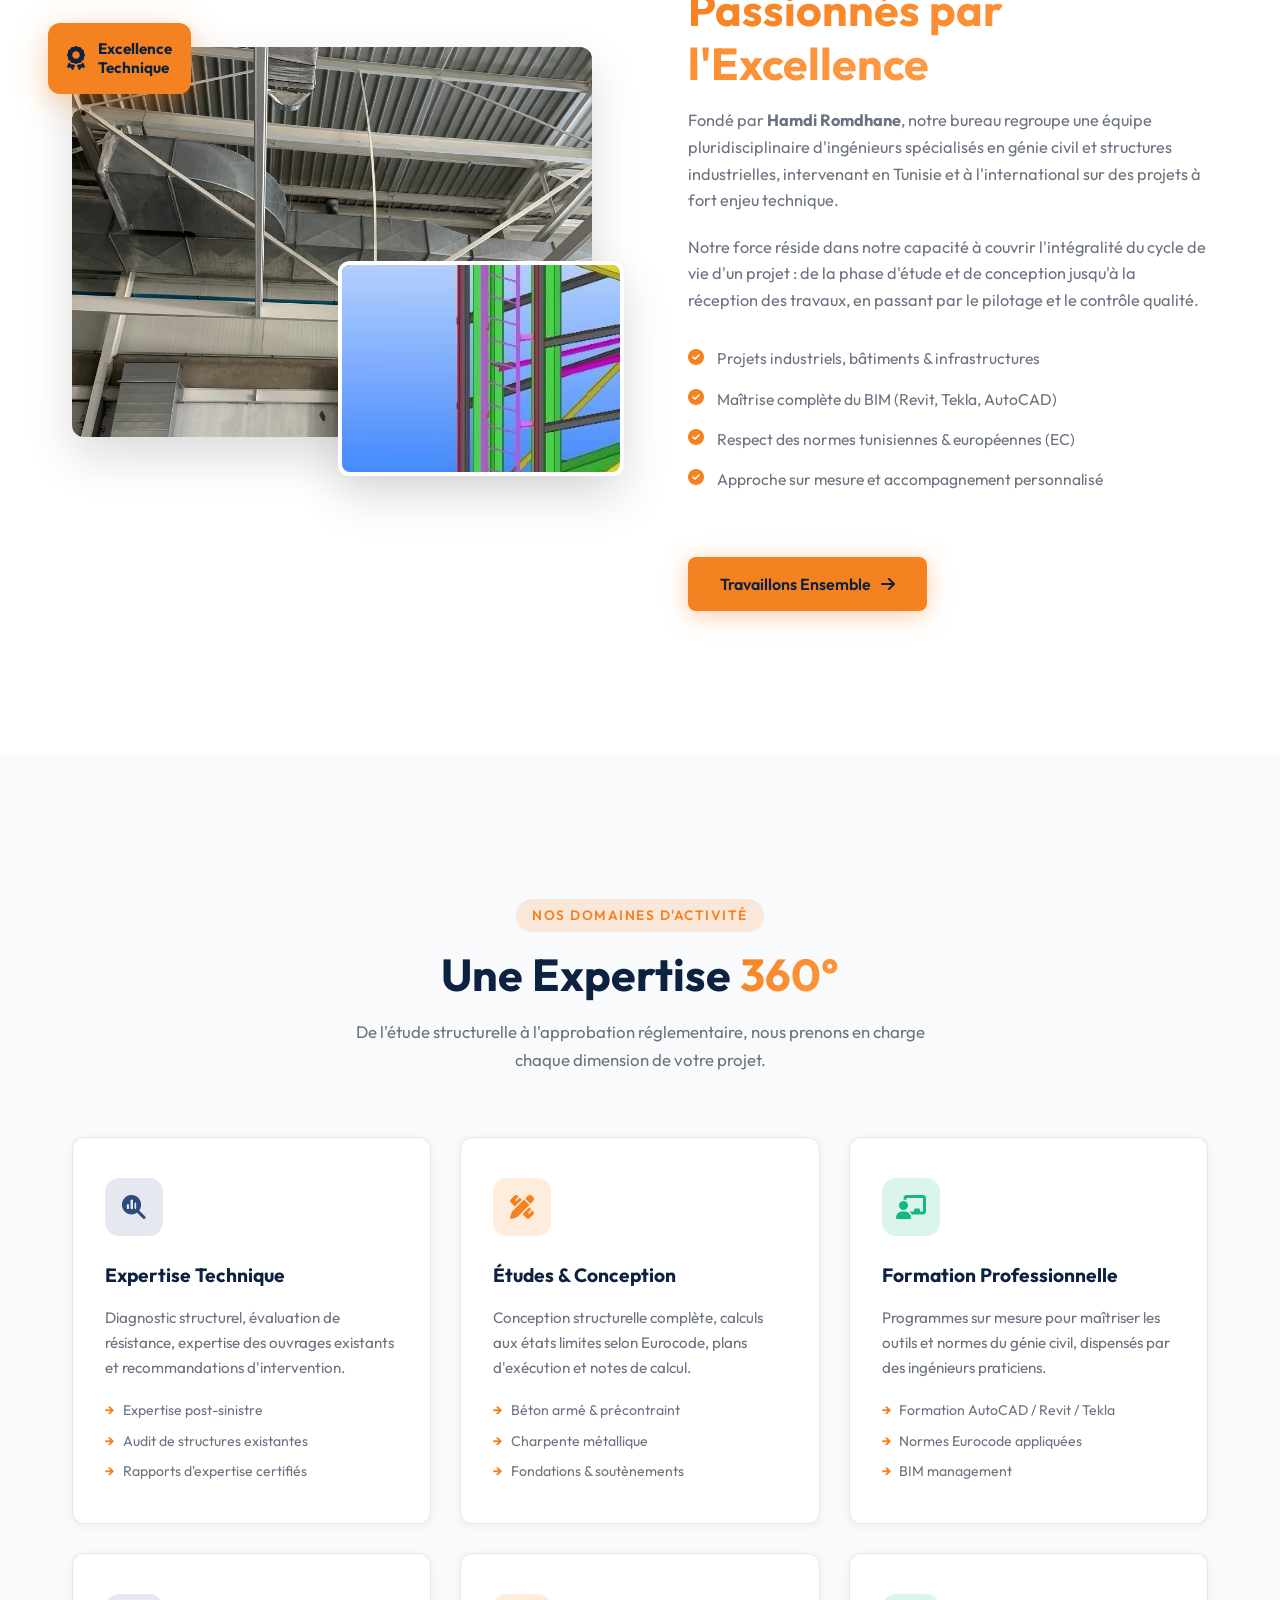
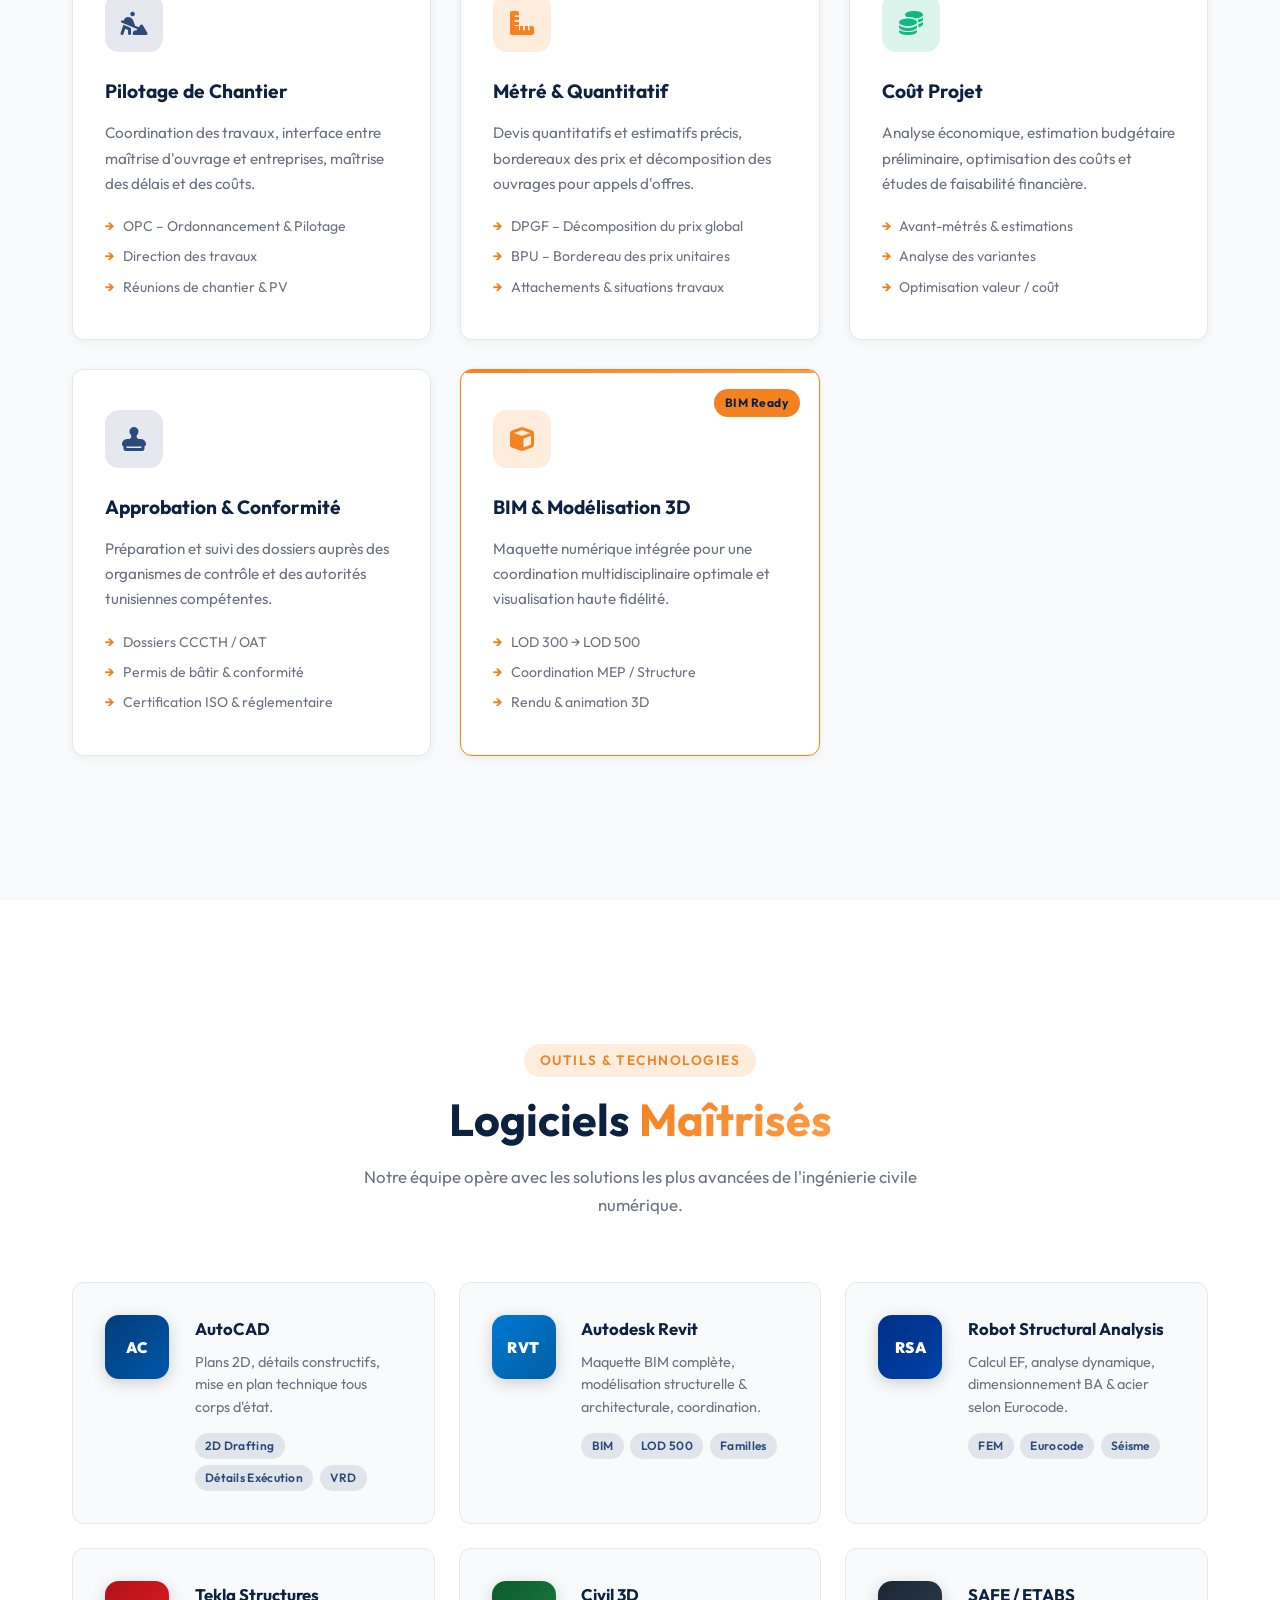
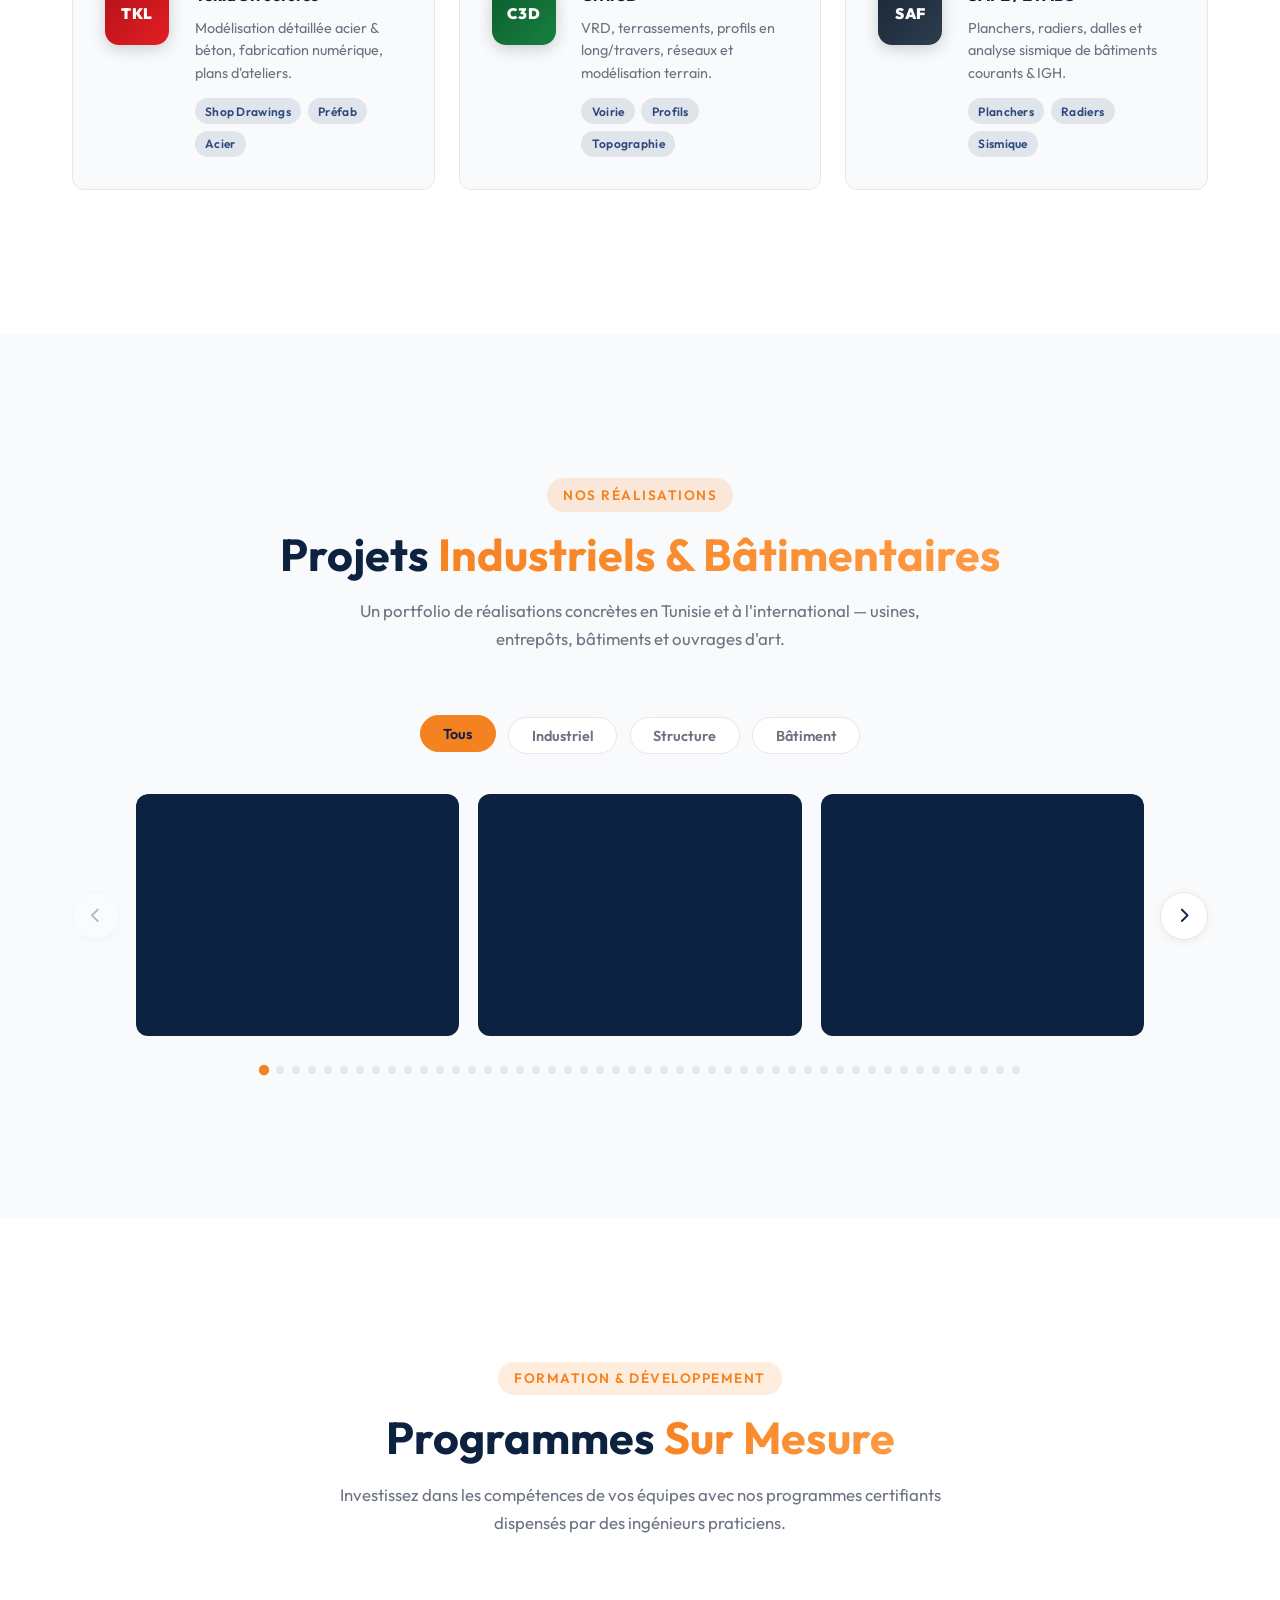
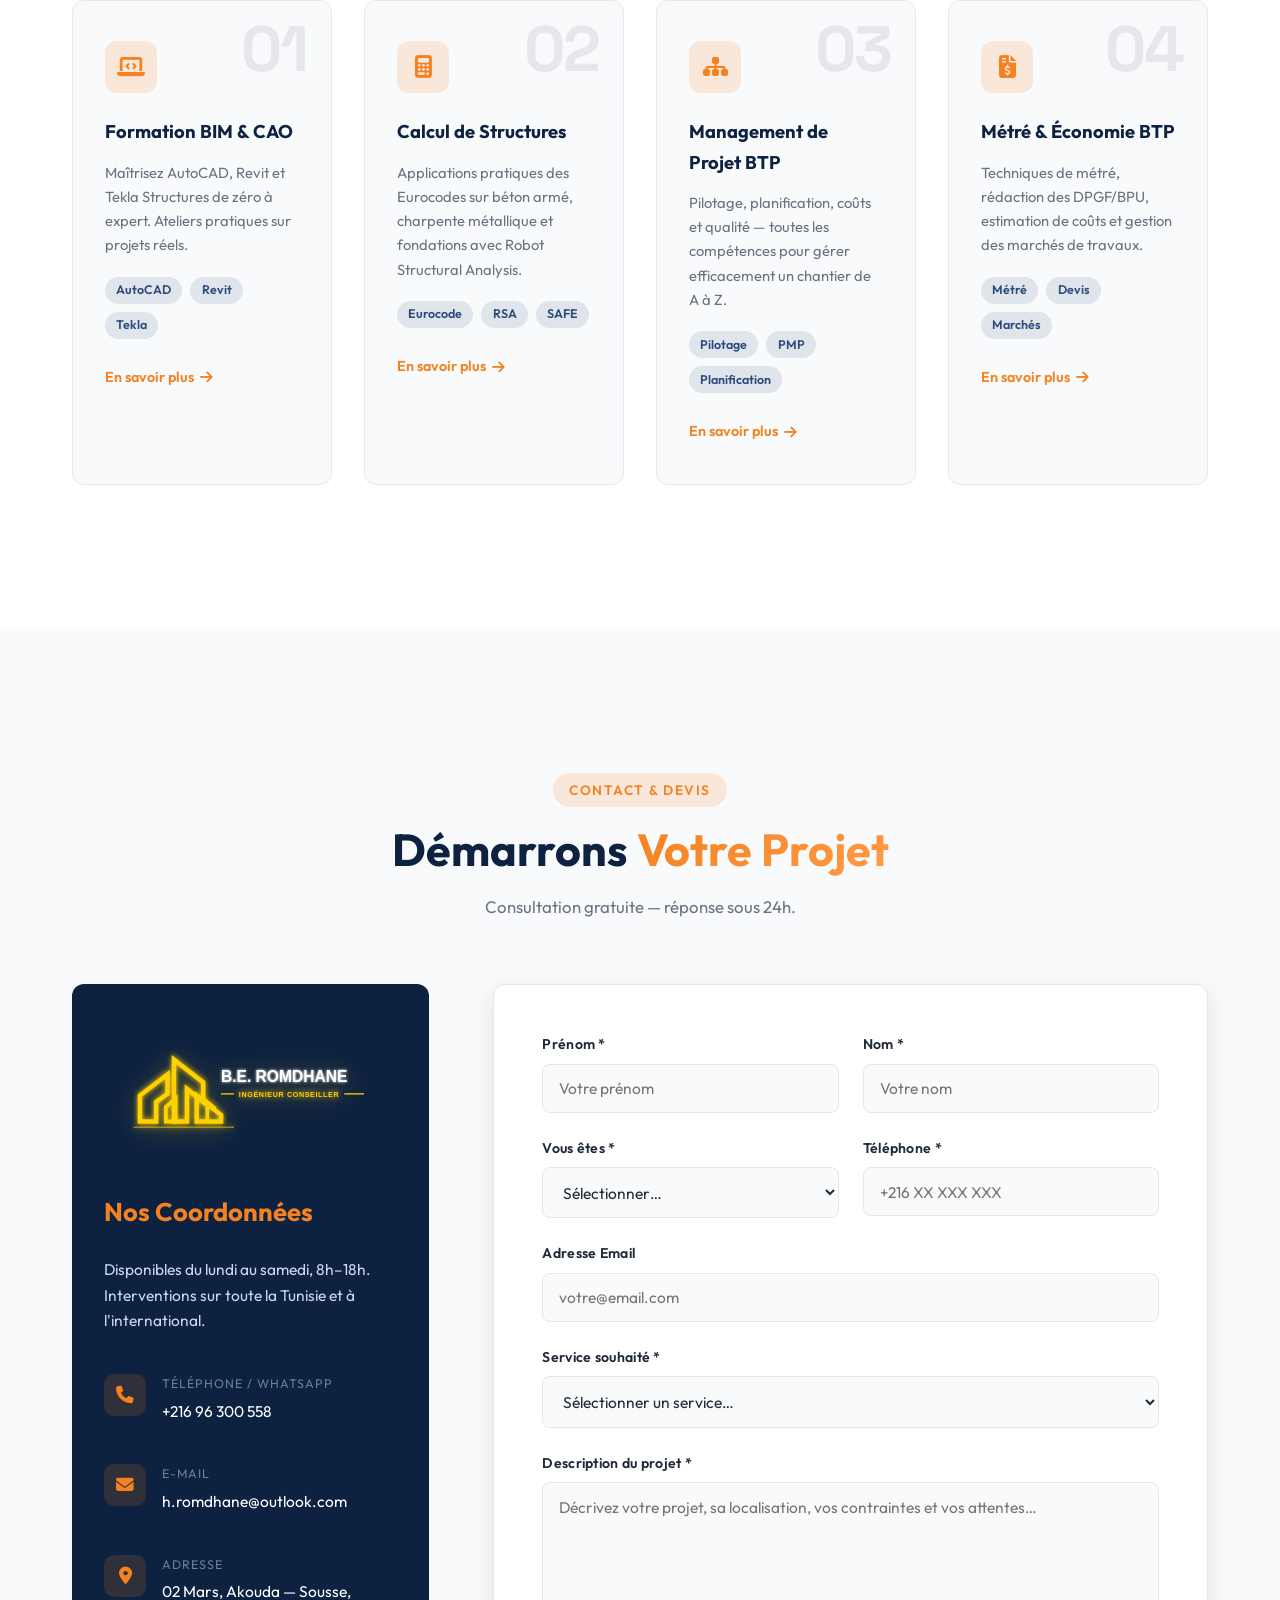
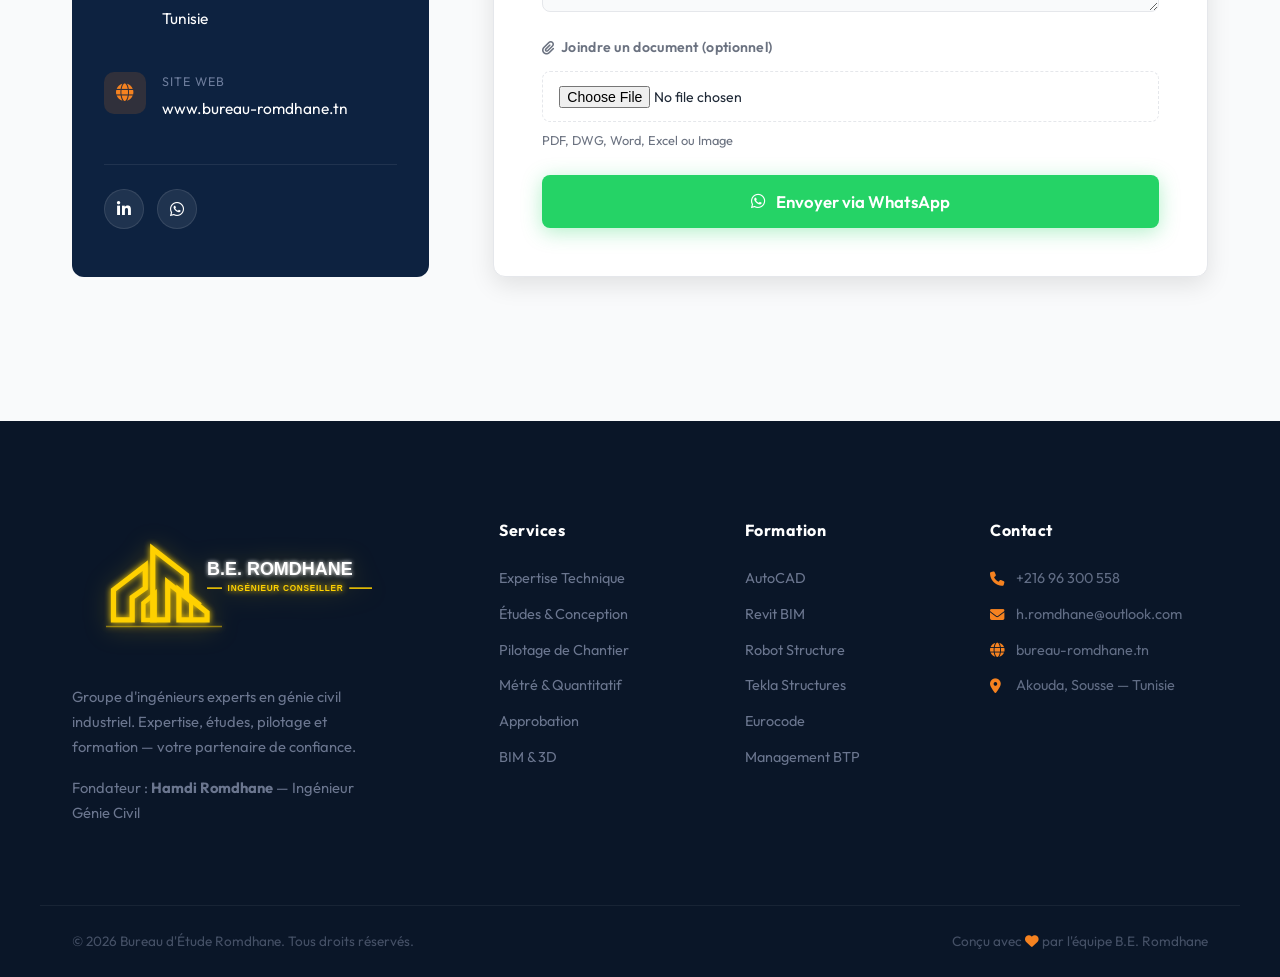
==== commit 45587dd0: "Optimize favicon tags for Googlebot indexing" ====
--- a/index.html
+++ b/index.html
@@ -5,8 +5,9 @@
   <meta name="viewport" content="width=device-width, initial-scale=1.0" />
   <title>Bureau d'Étude Romdhane – Ingénierie Génie Civil | Tunisie</title>
   <meta name="description" content="Groupe d'ingénieurs experts en génie civil en Tunisie. Études, expertise structurelle, pilotage, métré, formation, approbation et BIM. AutoCAD, Revit, Robot Structure, Tekla." />
-  <link rel="icon" type="image/x-icon" href="favicon.ico" />
-  <link rel="icon" type="image/svg+xml" href="logo.svg" />
+  <link rel="shortcut icon" href="/favicon.ico" type="image/x-icon" />
+  <link rel="icon" href="/favicon.ico" type="image/x-icon" />
+  <link rel="icon" type="image/svg+xml" href="/logo.svg" />
   <link rel="stylesheet" href="index.css" />
   <link rel="preconnect" href="https://fonts.googleapis.com" />
   <link rel="preconnect" href="https://fonts.gstatic.com" crossorigin />
